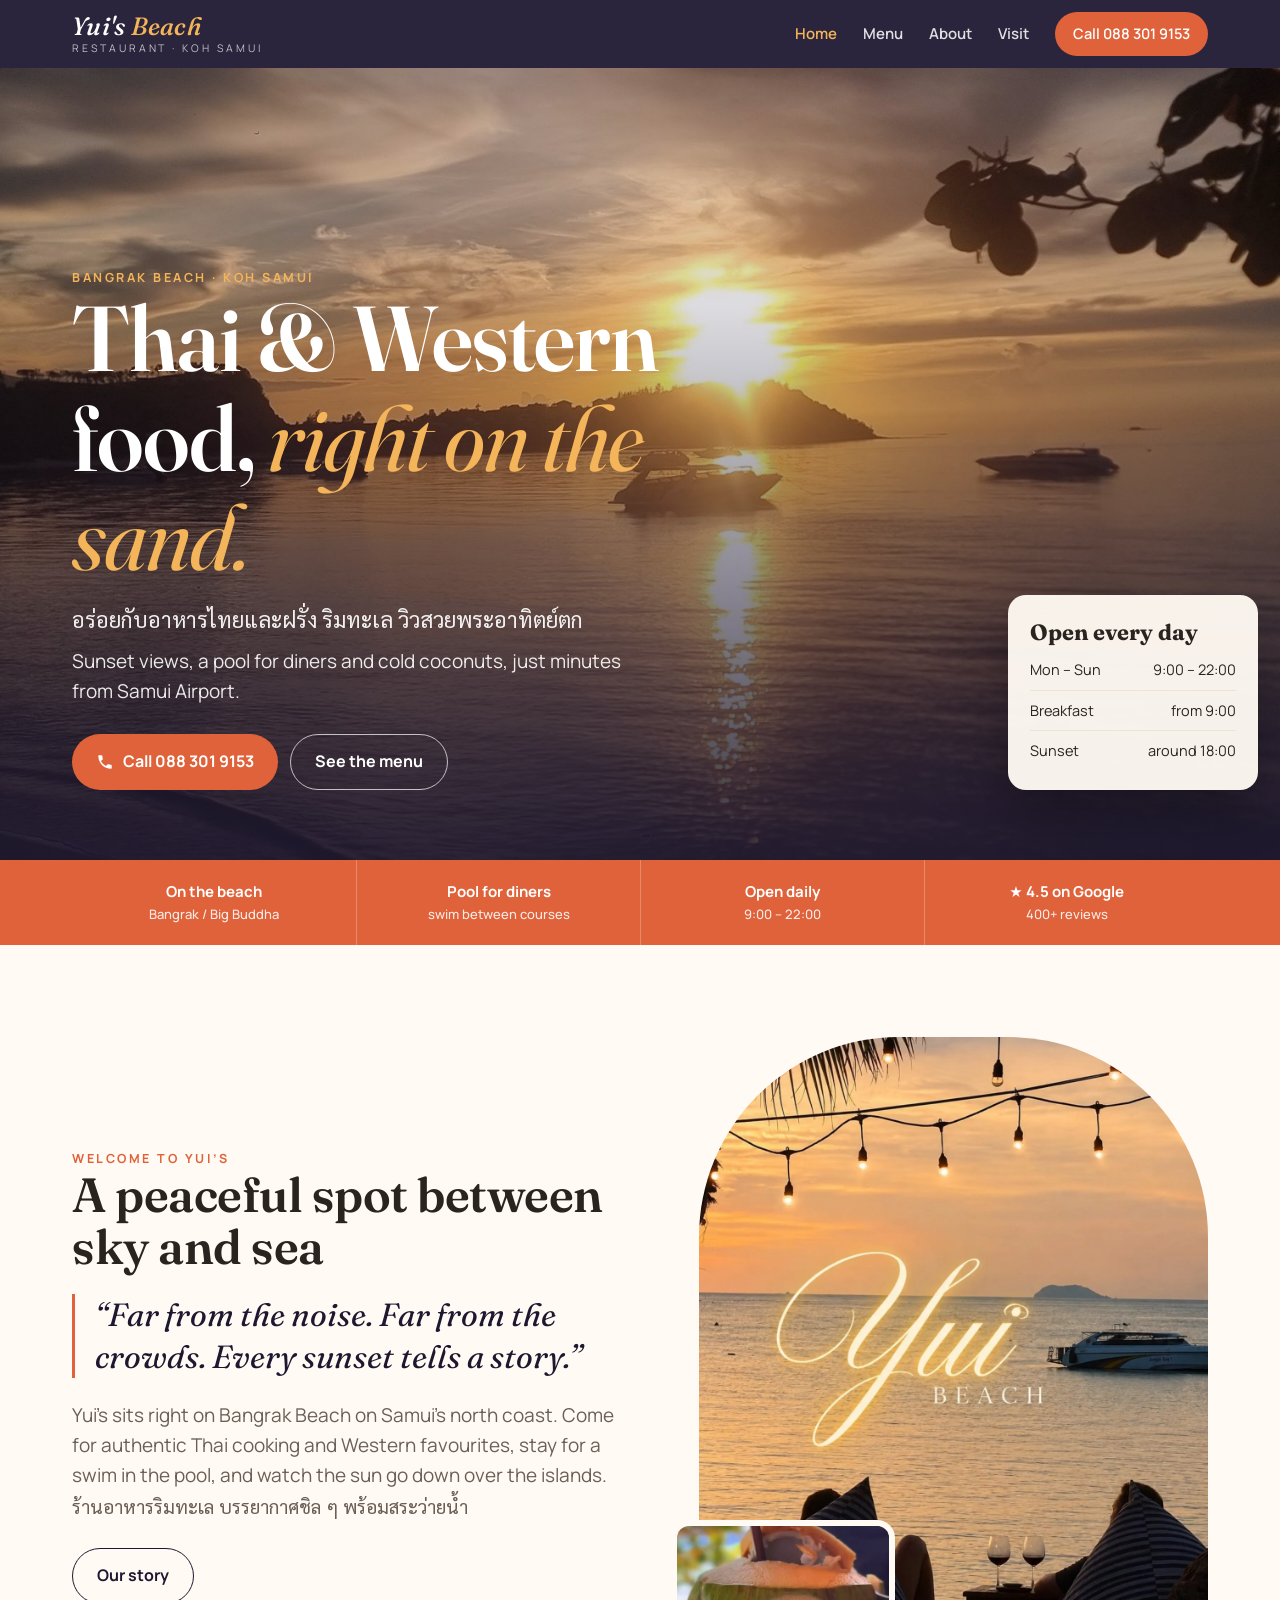
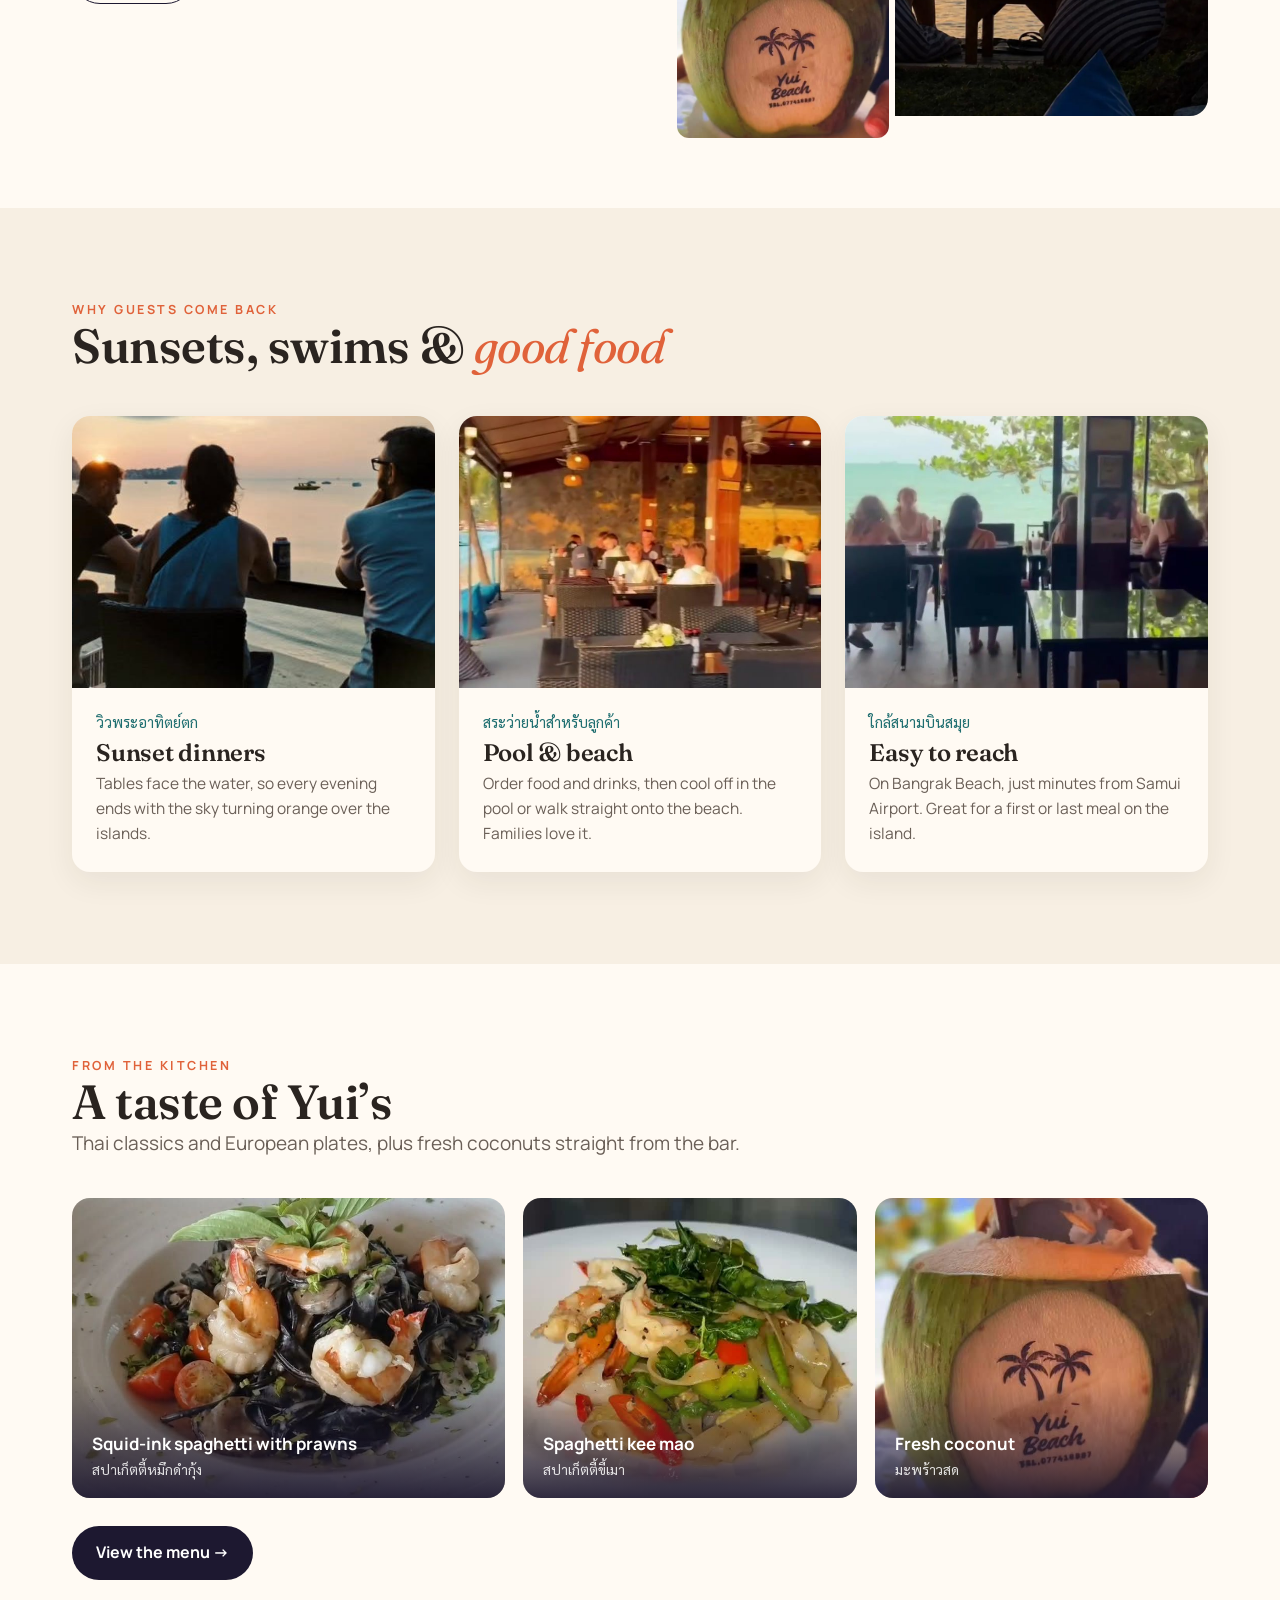
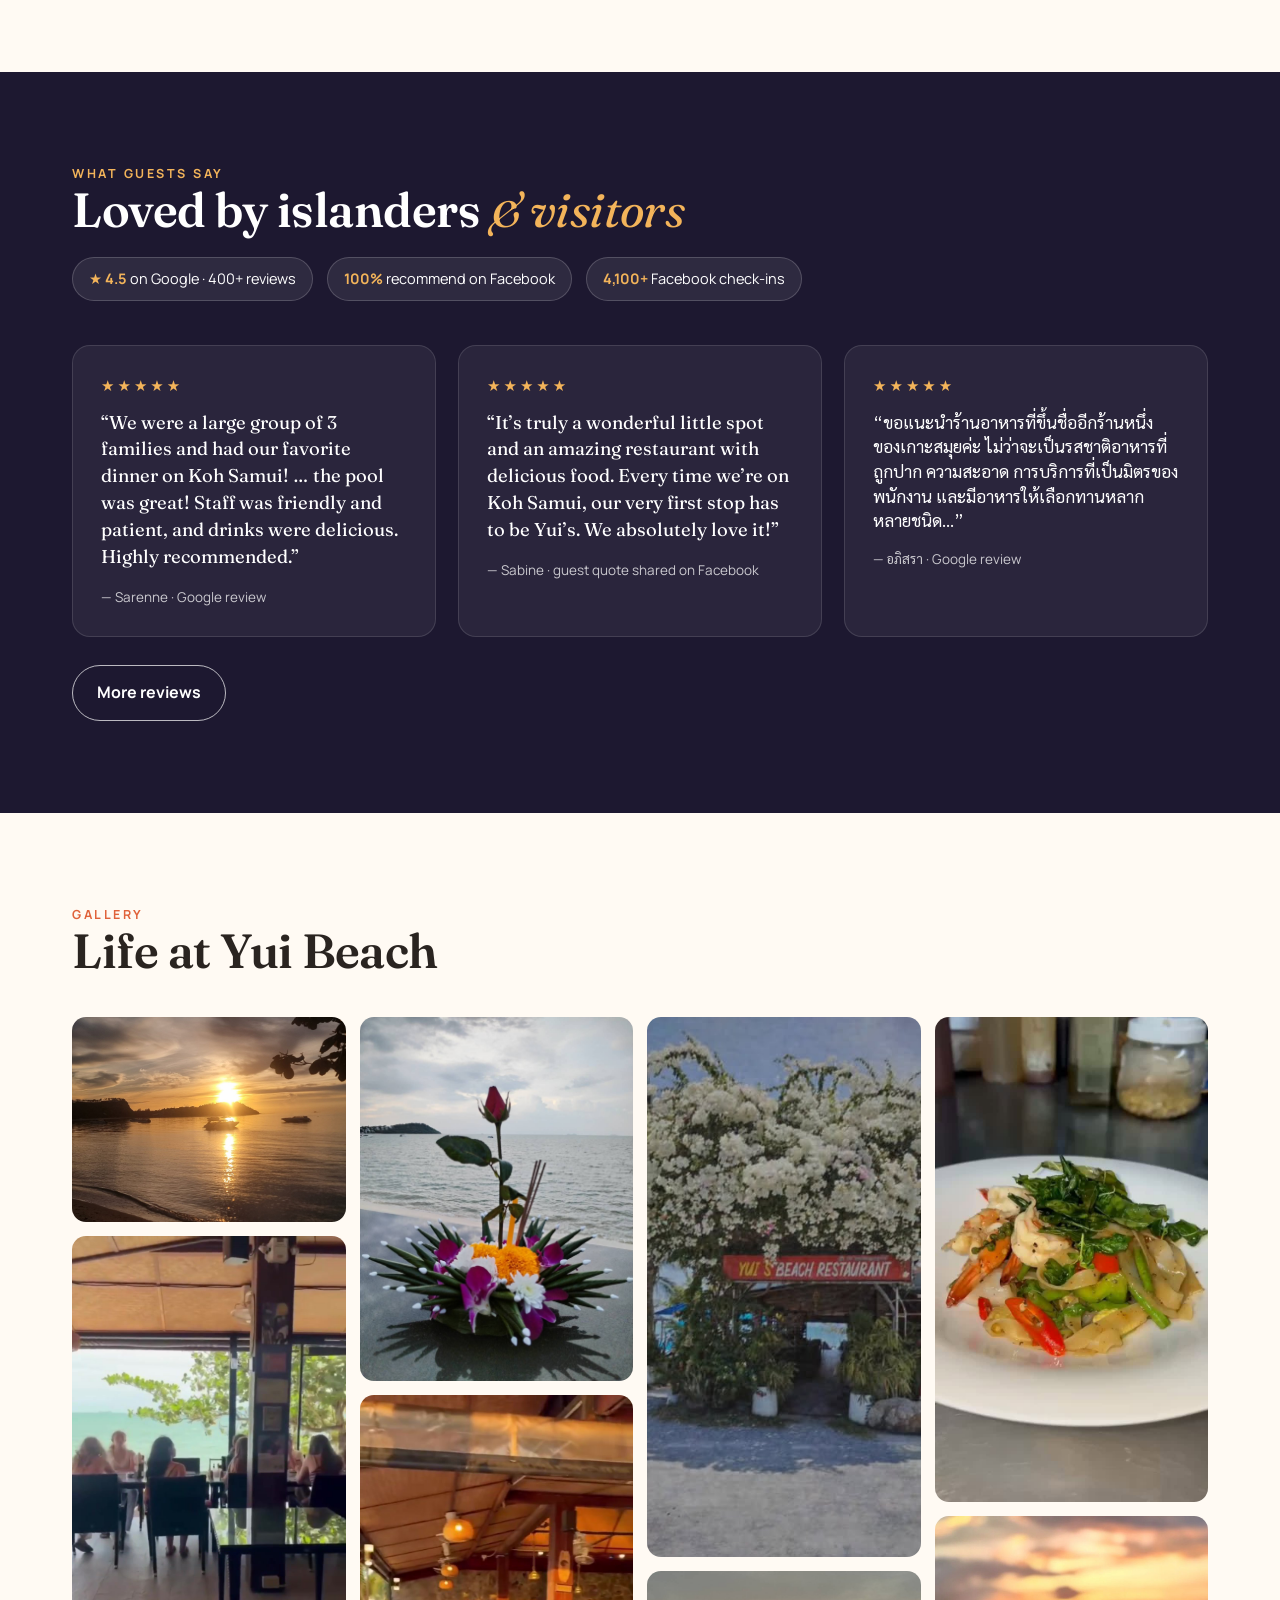
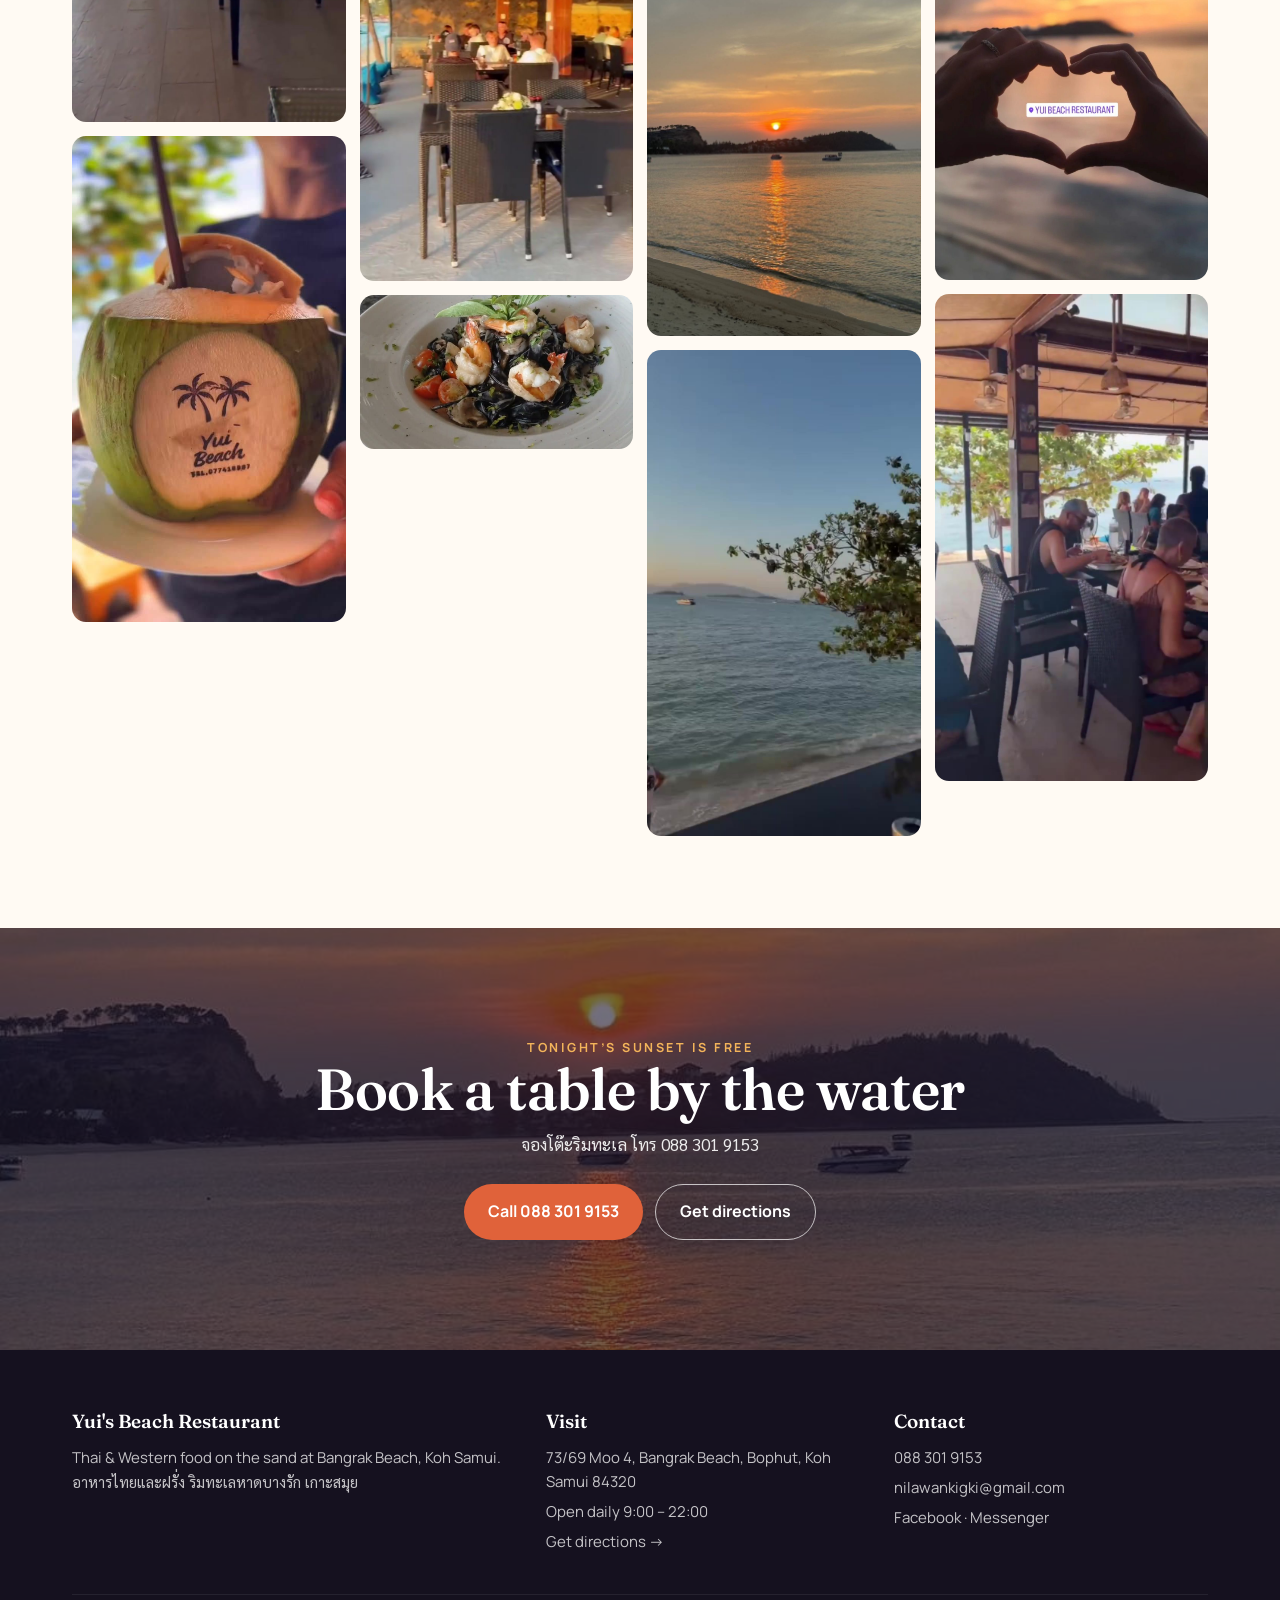
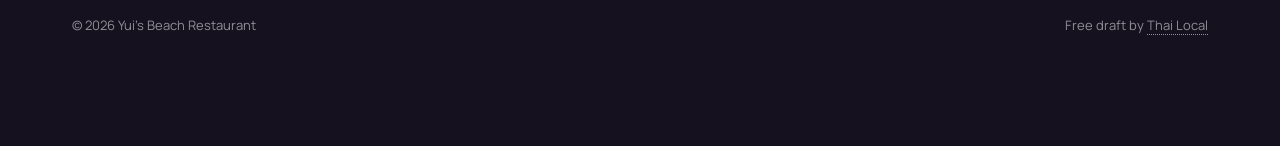
==== index.html @ 4c0f0c8e "Yui's Beach Restaurant free draft" ====
<!doctype html>
<html lang="en">
<head>
<meta charset="utf-8">
<meta name="viewport" content="width=device-width,initial-scale=1">
<meta name="robots" content="noindex,nofollow">
<title>Yui's Beach Restaurant · Thai & Western food on Bangrak Beach, Koh Samui</title>
<meta name="description" content="Beachfront Thai and Western restaurant on Bangrak Beach, Koh Samui. Sunset views, a pool for diners and fresh coconuts, minutes from Samui Airport. Open daily 9:00–22:00.">
<meta property="og:title" content="Yui's Beach Restaurant · Thai & Western food on Bangrak Beach, Koh Samui">
<meta property="og:description" content="Beachfront Thai and Western restaurant on Bangrak Beach, Koh Samui. Sunset views, a pool for diners and fresh coconuts, minutes from Samui Airport. Open daily 9:00–22:00.">
<meta property="og:image" content="https://yuibeach.thailocal.online/img/sunset-logo.jpg">
<meta property="og:url" content="https://yuibeach.thailocal.online/">
<meta property="og:type" content="restaurant">
<link rel="preconnect" href="https://fonts.googleapis.com"><link rel="preconnect" href="https://fonts.gstatic.com" crossorigin>
<link href="https://fonts.googleapis.com/css2?family=Fraunces:ital,opsz,wght@0,9..144,400;0,9..144,600;1,9..144,400;1,9..144,500&family=Manrope:wght@400;500;600;700&family=Sarabun:wght@400;500;700&display=swap" rel="stylesheet">
<link rel="stylesheet" href="css/style.css">
<link rel="icon" href="data:image/svg+xml,<svg xmlns='http://www.w3.org/2000/svg' viewBox='0 0 100 100'><text y='.9em' font-size='90'>🌅</text></svg>">
<script type="application/ld+json">{"@context":"https://schema.org","@type":"Restaurant","name":"Yui's Beach Restaurant","telephone":"+66883019153","servesCuisine":["Thai","Seafood","Western"],"address":{"@type":"PostalAddress","streetAddress":"73/69 Moo 4, Bangrak Beach","addressLocality":"Bophut, Koh Samui","addressRegion":"Surat Thani","postalCode":"84320","addressCountry":"TH"},"geo":{"@type":"GeoCoordinates","latitude":9.557736,"longitude":100.054625},"openingHours":"Mo-Su 09:00-22:00","priceRange":"$$"}</script>
</head>
<body>
<header class="nav"><div class="wrap nav-in">
<a class="brand" href="./"><b>Yui's <span>Beach</span></b><small>Restaurant · Koh Samui</small></a>
<button class="burger" aria-label="Menu">☰</button>
<nav class="links"><a href="./" class="on">Home</a><a href="menu.html">Menu</a><a href="about.html">About</a><a href="visit.html">Visit</a><a class="btn btn-ember" href="tel:+66883019153">Call 088 301 9153</a></nav>
</div></header>

<section class="hero" style="padding:0">
<picture><source media="(max-width:760px)" srcset="img/sunset-logo.jpg"><img src="img/sunset-sea.jpg" alt="Sunset over the sea from Yui's Beach Restaurant"></picture>
<div class="wrap hero-in">
<p class="eyebrow" style="color:var(--gold)">Bangrak Beach · Koh Samui</p>
<h1>Thai &amp; Western food, <em>right on the sand.</em></h1>
<p class="th-line">อร่อยกับอาหารไทยและฝรั่ง ริมทะเล วิวสวยพระอาทิตย์ตก</p>
<p class="sub">Sunset views, a pool for diners and cold coconuts, just minutes from Samui Airport.</p>
<div class="ctas"><a class="btn btn-ember" href="tel:+66883019153"><svg width="18" height="18" viewBox="0 0 24 24" fill="currentColor"><path d="M6.6 10.8a15.1 15.1 0 0 0 6.6 6.6l2.2-2.2c.3-.3.7-.4 1-.2 1.1.4 2.3.6 3.6.6.6 0 1 .4 1 1V20c0 .6-.4 1-1 1A17 17 0 0 1 3 4c0-.6.4-1 1-1h3.5c.6 0 1 .4 1 1 0 1.3.2 2.5.6 3.6.1.3 0 .7-.2 1l-2.3 2.2z"/></svg> Call 088 301 9153</a><a class="btn btn-ghost" href="menu.html">See the menu</a></div>
</div>
<aside class="hero-card"><b>Open every day</b><div class="row"><span>Mon – Sun</span><span>9:00 – 22:00</span></div><div class="row"><span>Breakfast</span><span>from 9:00</span></div><div class="row"><span>Sunset</span><span>around 18:00</span></div></aside>
</section>
<div class="facts"><div class="wrap"><ul>
<li>On the beach<span>Bangrak / Big Buddha</span></li>
<li>Pool for diners<span>swim between courses</span></li>
<li>Open daily<span>9:00 – 22:00</span></li>
<li>★ 4.5 on Google<span>400+ reviews</span></li>
</ul></div></div>

<section><div class="wrap split">
<div>
<p class="eyebrow">Welcome to Yui’s</p>
<h2>A peaceful spot between sky and sea</h2>
<p class="quote-big">“Far from the noise. Far from the crowds. Every sunset tells a story.”</p>
<p class="lead">Yui’s sits right on Bangrak Beach on Samui’s north coast. Come for authentic Thai cooking and Western favourites, stay for a swim in the pool, and watch the sun go down over the islands. <span class="th">ร้านอาหารริมทะเล บรรยากาศชิล ๆ พร้อมสระว่ายน้ำ</span></p>
<p style="margin-top:26px"><a class="btn btn-line" href="about.html">Our story</a></p>
</div>
<div class="split-media"><img class="main" src="img/sunset-logo.jpg" alt="Yui Beach at sunset"><img class="inset" src="img/coconut.jpg" alt="Fresh coconut with the Yui Beach stamp" loading="lazy"></div>
</div></section>

<section class="bg-sand"><div class="wrap">
<p class="eyebrow">Why guests come back</p>
<h2>Sunsets, swims &amp; <em style="color:var(--ember)">good food</em></h2>
<div class="cards">
<div class="card"><img src="img/sunset-dinner.jpg" alt="Guests watching the sunset" loading="lazy"><div><span class="th">วิวพระอาทิตย์ตก</span><h3>Sunset dinners</h3><p>Tables face the water, so every evening ends with the sky turning orange over the islands.</p></div></div>
<div class="card"><img src="img/golden-hour-room.jpg" alt="Dining room next to the pool" loading="lazy"><div><span class="th">สระว่ายน้ำสำหรับลูกค้า</span><h3>Pool &amp; beach</h3><p>Order food and drinks, then cool off in the pool or walk straight onto the beach. Families love it.</p></div></div>
<div class="card"><img src="img/dining-seaview.jpg" alt="Open-air dining room with sea view" loading="lazy"><div><span class="th">ใกล้สนามบินสมุย</span><h3>Easy to reach</h3><p>On Bangrak Beach, just minutes from Samui Airport. Great for a first or last meal on the island.</p></div></div>
</div></div></section>

<section><div class="wrap">
<p class="eyebrow">From the kitchen</p>
<h2>A taste of Yui’s</h2>
<p class="lead">Thai classics and European plates, plus fresh coconuts straight from the bar.</p>
<div class="dishes">
<figure><img src="img/squid-ink-pasta.jpg" alt="Squid-ink spaghetti with prawns" loading="lazy"><figcaption>Squid-ink spaghetti with prawns<span>สปาเก็ตตี้หมึกดำกุ้ง</span></figcaption></figure>
<figure><img src="img/kee-mao-prawns.jpg" alt="Spaghetti kee mao with prawns" loading="lazy"><figcaption>Spaghetti kee mao<span>สปาเก็ตตี้ขี้เมา</span></figcaption></figure>
<figure><img src="img/coconut.jpg" alt="Fresh coconut" loading="lazy"><figcaption>Fresh coconut<span>มะพร้าวสด</span></figcaption></figure>
</div>
<p style="margin-top:28px"><a class="btn btn-dark" href="menu.html">View the menu →</a></p>
</div></section>

<section class="bg-dusk"><div class="wrap">
<p class="eyebrow" style="color:var(--gold)">What guests say</p>
<h2>Loved by islanders <em>&amp; visitors</em></h2>
<div class="rating-row"><span class="pill"><b>★ 4.5</b> on Google · 400+ reviews</span><span class="pill"><b>100%</b> recommend on Facebook</span><span class="pill"><b>4,100+</b> Facebook check-ins</span></div>
<div class="reviews"><article class="review"><div class="stars">★★★★★</div><p>“We were a large group of 3 families and had our favorite dinner on Koh Samui! … the pool was great! Staff was friendly and patient, and drinks were delicious. Highly recommended.”</p><footer>— Sarenne · Google review</footer></article><article class="review"><div class="stars">★★★★★</div><p>“It’s truly a wonderful little spot and an amazing restaurant with delicious food. Every time we’re on Koh Samui, our very first stop has to be Yui’s. We absolutely love it!”</p><footer>— Sabine · guest quote shared on Facebook</footer></article><article class="review"><div class="stars">★★★★★</div><p class="th">“ขอแนะนำร้านอาหารที่ขึ้นชื่ออีกร้านหนึ่งของเกาะสมุยค่ะ ไม่ว่าจะเป็นรสชาติอาหารที่ถูกปาก ความสะอาด การบริการที่เป็นมิตรของพนักงาน และมีอาหารให้เลือกทานหลากหลายชนิด…”</p><footer>— อภิสรา · Google review</footer></article></div>
<p style="margin-top:28px"><a class="btn btn-ghost" href="about.html#reviews">More reviews</a></p>
</div></section>

<section><div class="wrap">
<p class="eyebrow">Gallery</p>
<h2>Life at Yui Beach</h2>
<div class="gallery"><a href="img/sunset-sea.jpg"><img src="img/sunset-sea.jpg" alt="Sunset over the sea at Bangrak" loading="lazy"></a><a href="img/dining-seaview.jpg"><img src="img/dining-seaview.jpg" alt="Open-air dining room looking out to sea" loading="lazy"></a><a href="img/coconut.jpg"><img src="img/coconut.jpg" alt="Fresh coconut with the Yui Beach stamp" loading="lazy"></a><a href="img/krathong.jpg"><img src="img/krathong.jpg" alt="Loy Krathong on the beach" loading="lazy"></a><a href="img/golden-hour-room.jpg"><img src="img/golden-hour-room.jpg" alt="The dining room at golden hour" loading="lazy"></a><a href="img/squid-ink-pasta.jpg"><img src="img/squid-ink-pasta.jpg" alt="Squid-ink spaghetti with prawns" loading="lazy"></a><a href="img/entrance-tree.jpg"><img src="img/entrance-tree.jpg" alt="The flower-covered entrance" loading="lazy"></a><a href="img/sunset-beach.jpg"><img src="img/sunset-beach.jpg" alt="Evening sun on the water" loading="lazy"></a><a href="img/deck-sea.jpg"><img src="img/deck-sea.jpg" alt="The view from the deck" loading="lazy"></a><a href="img/kee-mao-prawns.jpg"><img src="img/kee-mao-prawns.jpg" alt="Spaghetti kee mao with prawns" loading="lazy"></a><a href="img/heart-sunset.jpg"><img src="img/heart-sunset.jpg" alt="Sunset at Yui Beach" loading="lazy"></a><a href="img/dining-busy.jpg"><img src="img/dining-busy.jpg" alt="Dinner service" loading="lazy"></a></div><div class="lb"><button aria-label="Close">×</button><img alt=""></div>
</div></section>
<section class="cta-band"><img src="img/sunset-beach.jpg" alt="" loading="lazy"><div class="wrap">
<p class="eyebrow" style="color:var(--gold)">Tonight’s sunset is free</p>
<h2>Book a table by the water</h2><p class="th" style="margin-top:10px;opacity:.9">จองโต๊ะริมทะเล โทร 088 301 9153</p>
<div class="ctas"><a class="btn btn-ember" href="tel:+66883019153">Call 088 301 9153</a><a class="btn btn-ghost" href="https://www.google.com/maps/dir/?api=1&destination=9.557736,100.054625" target="_blank" rel="noopener">Get directions</a></div>
</div></section>
<footer class="site"><div class="wrap">
<div class="foot">
<div><h4>Yui's Beach Restaurant</h4><p>Thai &amp; Western food on the sand at Bangrak Beach, Koh Samui.<br><span class="th">อาหารไทยและฝรั่ง ริมทะเลหาดบางรัก เกาะสมุย</span></p></div>
<div><h4>Visit</h4><ul><li>73/69 Moo 4, Bangrak Beach, Bophut, Koh Samui 84320</li><li>Open daily 9:00 – 22:00</li><li><a href="https://www.google.com/maps/dir/?api=1&destination=9.557736,100.054625" target="_blank" rel="noopener">Get directions →</a></li></ul></div>
<div><h4>Contact</h4><ul><li><a href="tel:+66883019153">088 301 9153</a></li><li><a href="mailto:nilawankigki@gmail.com">nilawankigki@gmail.com</a></li><li><a href="https://www.facebook.com/Yuibeach" target="_blank" rel="noopener">Facebook</a> · <a href="https://m.me/Yuibeach" target="_blank" rel="noopener">Messenger</a></li></ul></div>
</div>
<div class="foot-bottom"><span>© 2026 Yui's Beach Restaurant</span><span class="draft-credit">Free draft by <a href="https://thailocal.online" target="_blank" rel="noopener">Thai Local</a></span></div>
</div></footer>
<nav class="mbar" aria-label="Quick contact">
<a class="call" href="tel:+66883019153"><svg viewBox="0 0 24 24" fill="currentColor"><path d="M6.6 10.8a15.1 15.1 0 0 0 6.6 6.6l2.2-2.2c.3-.3.7-.4 1-.2 1.1.4 2.3.6 3.6.6.6 0 1 .4 1 1V20c0 .6-.4 1-1 1A17 17 0 0 1 3 4c0-.6.4-1 1-1h3.5c.6 0 1 .4 1 1 0 1.3.2 2.5.6 3.6.1.3 0 .7-.2 1l-2.3 2.2z"/></svg>Call 088 301 9153</a>
<a href="https://www.google.com/maps/dir/?api=1&destination=9.557736,100.054625" target="_blank" rel="noopener"><svg viewBox="0 0 24 24" fill="currentColor"><path d="M12 2a7 7 0 0 0-7 7c0 5.2 7 13 7 13s7-7.8 7-13a7 7 0 0 0-7-7zm0 9.5A2.5 2.5 0 1 1 12 6.5a2.5 2.5 0 0 1 0 5z"/></svg>Directions</a>
<a href="https://m.me/Yuibeach" target="_blank" rel="noopener"><svg viewBox="0 0 24 24" fill="currentColor"><path d="M12 2C6.4 2 2 6.1 2 11.3c0 2.9 1.4 5.5 3.7 7.2V22l3.4-1.9c.9.3 1.9.4 2.9.4 5.6 0 10-4.1 10-9.3S17.6 2 12 2zm1 12.4-2.5-2.7-5 2.7 5.5-5.8 2.6 2.7 4.9-2.7-5.5 5.8z"/></svg>Message</a>
</nav>
<script src="js/main.js"></script>
</body></html>
---- css/style.css ----
:root{
  --dusk:#1d1830; --dusk-2:#2b2342; --ember:#e0623a; --ember-d:#c24f2a; --gold:#f3b45a;
  --sand:#f7efe3; --sand-2:#efe2cf; --shell:#fffaf3; --lagoon:#1f6e70; --ink:#2a2420; --ink-soft:#6a5f57;
  --serif:"Fraunces",Georgia,serif; --sans:"Manrope","Sarabun",system-ui,sans-serif; --thai:"Sarabun","Manrope",sans-serif;
  --r:18px; --max:1180px;
}
*{box-sizing:border-box;margin:0;padding:0}
html{scroll-behavior:smooth}
body{font-family:var(--sans);color:var(--ink);background:var(--shell);line-height:1.6;font-size:17px;-webkit-font-smoothing:antialiased}
img{max-width:100%;display:block}
a{color:inherit}
.th{font-family:var(--thai)}
.wrap{max-width:var(--max);margin:0 auto;padding:0 22px}
h1,h2,h3{font-family:var(--serif);font-weight:600;line-height:1.08;letter-spacing:-.01em}
h1 em,h2 em{font-style:italic;font-weight:400;color:var(--gold)}
h2{font-size:clamp(30px,4.4vw,48px)}
.eyebrow{text-transform:uppercase;letter-spacing:.2em;font-size:12.5px;font-weight:700;color:var(--ember)}
.lead{font-size:19px;color:var(--ink-soft);max-width:60ch}
.btn{display:inline-flex;align-items:center;gap:9px;padding:14px 24px;border-radius:999px;font-weight:700;text-decoration:none;font-size:16px;transition:transform .15s,background .15s}
.btn:hover{transform:translateY(-2px)}
.btn-ember{background:var(--ember);color:#fff}.btn-ember:hover{background:var(--ember-d)}
.btn-ghost{border:1.5px solid rgba(255,255,255,.7);color:#fff}
.btn-dark{background:var(--dusk);color:#fff}
.btn-line{border:1.5px solid var(--dusk);color:var(--dusk)}
/* nav */
.nav{position:sticky;top:0;z-index:50;background:rgba(29,24,48,.94);backdrop-filter:blur(10px);color:#fff}
.nav-in{display:flex;align-items:center;justify-content:space-between;height:68px}
.brand{text-decoration:none;display:flex;flex-direction:column;line-height:1}
.brand b{font-family:var(--serif);font-size:25px;font-style:italic;font-weight:500;letter-spacing:.01em}
.brand b span{color:var(--gold)}
.brand small{font-size:10.5px;letter-spacing:.28em;text-transform:uppercase;opacity:.7;margin-top:4px}
.links{display:flex;gap:26px;align-items:center}
.links a{text-decoration:none;font-weight:600;font-size:15px;opacity:.85}
.links a:hover,.links a.on{opacity:1;color:var(--gold)}
.links .btn{padding:10px 18px;font-size:14.5px;opacity:1;color:#fff}
.burger{display:none;background:none;border:0;color:#fff;font-size:26px;cursor:pointer}
@media(max-width:860px){
  .burger{display:block}
  .links{display:none;position:absolute;top:68px;left:0;right:0;flex-direction:column;background:var(--dusk);padding:18px 22px 26px;gap:16px;align-items:flex-start}
  .links.open{display:flex}
}
/* home hero */
.hero{position:relative;min-height:88vh;color:#fff;display:flex;align-items:flex-end;overflow:hidden;background:var(--dusk)}
.hero picture img{position:absolute;inset:0;width:100%;height:100%;object-fit:cover}
.hero::after{content:"";position:absolute;inset:0;background:linear-gradient(180deg,rgba(29,24,48,.15) 30%,rgba(29,24,48,.88) 100%)}
.hero-in{position:relative;z-index:2;padding-bottom:70px;width:100%}
.hero h1{font-size:clamp(42px,7.2vw,92px);max-width:13ch}
.hero .th-line{font-family:var(--thai);font-size:clamp(17px,2.2vw,22px);opacity:.92;margin:16px 0 8px}
.hero p.sub{font-size:19px;max-width:46ch;opacity:.9}
.hero .ctas{display:flex;flex-wrap:wrap;gap:12px;margin-top:28px}
.hero-card{position:absolute;right:22px;bottom:70px;z-index:3;background:rgba(255,250,243,.96);color:var(--ink);border-radius:var(--r);padding:20px 22px;width:250px;box-shadow:0 20px 50px rgba(0,0,0,.3)}
.hero-card b{font-family:var(--serif);font-size:22px;display:block}
.hero-card .row{display:flex;justify-content:space-between;font-size:14.5px;border-top:1px solid var(--sand-2);padding:8px 0}
.hero-card .row:first-of-type{border-top:0}
@media(max-width:980px){.hero-card{display:none}}
/* facts strip */
.facts{background:var(--ember);color:#fff}
.facts ul{list-style:none;display:grid;grid-template-columns:repeat(4,1fr);gap:0}
.facts li{padding:20px 14px;text-align:center;font-weight:700;font-size:15px;border-left:1px solid rgba(255,255,255,.25)}
.facts li:first-child{border-left:0}
.facts li span{display:block;font-weight:500;font-size:13px;opacity:.88}
@media(max-width:760px){.facts ul{grid-template-columns:1fr 1fr}.facts li:nth-child(3){border-left:0}.facts li{border-top:1px solid rgba(255,255,255,.2)}}
section{padding:92px 0}
@media(max-width:700px){section{padding:64px 0}}
/* intro split */
.split{display:grid;grid-template-columns:1.05fr .95fr;gap:64px;align-items:center}
.split.rev{grid-template-columns:.95fr 1.05fr}
.split.rev .split-media{order:2}
@media(max-width:860px){.split,.split.rev{grid-template-columns:1fr;gap:34px}.split.rev .split-media{order:0}}
.split-media{position:relative}
.split-media .main{border-radius:200px 200px var(--r) var(--r);aspect-ratio:3/4;object-fit:cover;width:100%}
.split-media .inset{position:absolute;width:44%;bottom:-28px;left:-28px;border-radius:var(--r);border:6px solid var(--shell);aspect-ratio:1;object-fit:cover}
@media(max-width:860px){.split-media .inset{left:10px;bottom:-20px}}
.quote-big{font-family:var(--serif);font-style:italic;font-size:clamp(24px,3vw,32px);line-height:1.3;color:var(--dusk);margin:22px 0;border-left:3px solid var(--ember);padding-left:20px}
.cite{font-size:14px;color:var(--ink-soft)}
/* cards */
.bg-sand{background:var(--sand)}
.bg-dusk{background:var(--dusk);color:#fff}
.bg-dusk .lead{color:rgba(255,255,255,.78)}
.cards{display:grid;grid-template-columns:repeat(3,1fr);gap:24px;margin-top:44px}
@media(max-width:860px){.cards{grid-template-columns:1fr}}
.card{background:var(--shell);border-radius:var(--r);overflow:hidden;box-shadow:0 10px 30px rgba(42,36,32,.07)}
.card img{aspect-ratio:4/3;object-fit:cover;width:100%}
.card div{padding:22px 24px 26px}
.card h3{font-size:24px;margin-bottom:6px}
.card p{color:var(--ink-soft);font-size:15.5px}
.card .th{display:block;color:var(--lagoon);font-size:15px;margin-bottom:6px}
/* dishes */
.dishes{display:grid;grid-template-columns:1.3fr 1fr 1fr;gap:18px;margin-top:40px}
.dishes figure{position:relative;border-radius:var(--r);overflow:hidden;min-height:300px}
.dishes img{position:absolute;inset:0;width:100%;height:100%;object-fit:cover}
.dishes figcaption{position:absolute;left:0;right:0;bottom:0;padding:50px 20px 18px;background:linear-gradient(transparent,rgba(29,24,48,.9));color:#fff;font-weight:700}
.dishes figcaption span{display:block;font-family:var(--thai);font-weight:400;opacity:.85;font-size:14px}
@media(max-width:860px){.dishes{grid-template-columns:1fr}.dishes figure{min-height:260px}}
/* reviews */
.rating-row{display:flex;flex-wrap:wrap;gap:14px;margin-top:22px}
.pill{background:rgba(255,255,255,.08);border:1px solid rgba(255,255,255,.18);border-radius:999px;padding:9px 16px;font-size:14.5px}
.bg-sand .pill,.bg-shell .pill{background:#fff;border-color:var(--sand-2)}
.pill b{color:var(--gold)}
.reviews{display:grid;grid-template-columns:repeat(3,1fr);gap:22px;margin-top:44px}
@media(max-width:900px){.reviews{grid-template-columns:1fr}}
.review{background:rgba(255,255,255,.06);border:1px solid rgba(255,255,255,.12);border-radius:var(--r);padding:28px}
.bg-sand .review,.bg-shell .review{background:#fff;border-color:var(--sand-2)}
.review .stars{color:var(--gold);letter-spacing:3px;font-size:15px}
.review p{font-family:var(--serif);font-size:18.5px;line-height:1.45;margin:12px 0 16px}
.review p.th{font-family:var(--thai);font-size:17px}
.review footer{font-size:13.5px;opacity:.75}
/* gallery */
.gallery{columns:4 240px;column-gap:14px;margin-top:40px}
.gallery a{display:block;margin-bottom:14px;border-radius:14px;overflow:hidden;break-inside:avoid}
.gallery img{width:100%;transition:transform .4s}
.gallery a:hover img{transform:scale(1.04)}
.lb{position:fixed;inset:0;background:rgba(15,12,25,.94);display:none;align-items:center;justify-content:center;z-index:100;padding:20px}
.lb.open{display:flex}
.lb img{max-height:88vh;max-width:94vw;border-radius:10px}
.lb button{position:absolute;top:16px;right:18px;background:none;border:0;color:#fff;font-size:36px;cursor:pointer}
/* page hero (inner) */
.phero{background:var(--dusk);color:#fff;padding:0;overflow:hidden}
.phero-in{display:grid;grid-template-columns:1fr 1fr;min-height:430px}
.phero-txt{padding:80px 22px 70px max(22px,calc((100vw - var(--max))/2 + 22px));display:flex;flex-direction:column;justify-content:center}
.phero h1{font-size:clamp(40px,6vw,72px);margin:10px 0 14px}
.phero .th{font-size:19px;opacity:.85}
.phero-img{position:relative}
.phero-img img{position:absolute;inset:0;width:100%;height:100%;object-fit:cover}
.phero-collage{display:grid;grid-template-columns:1fr 1fr;grid-template-rows:1fr 1fr;gap:8px;padding:8px}
.phero-collage img{width:100%;height:100%;object-fit:cover;border-radius:12px}
.phero-collage img:first-child{grid-row:span 2}
@media(max-width:860px){.phero-in{grid-template-columns:1fr}.phero-img{min-height:280px}.phero-txt{padding:56px 22px 40px}.phero-collage{height:340px}}
/* menu */
.menu-grid{display:grid;grid-template-columns:1fr 1fr;gap:34px 54px;margin-top:40px}
@media(max-width:820px){.menu-grid{grid-template-columns:1fr}}
.menu-sec h3{font-size:28px;display:flex;align-items:baseline;gap:12px;border-bottom:2px solid var(--dusk);padding-bottom:10px;margin-bottom:8px}
.menu-sec h3 .th{font-size:16px;color:var(--lagoon);font-weight:500}
.item{display:flex;gap:16px;padding:14px 0;border-bottom:1px dashed var(--sand-2);align-items:flex-start}
.item img{width:78px;height:78px;border-radius:12px;object-fit:cover;flex:none}
.item b{font-size:17px;display:block}
.item .th{color:var(--lagoon);font-size:15px;display:block}
.item small{color:var(--ink-soft);font-size:14px;display:block;margin-top:2px}
.tag{display:inline-block;font-size:11.5px;font-weight:700;letter-spacing:.05em;text-transform:uppercase;background:var(--sand);color:var(--ember-d);border-radius:6px;padding:2px 7px;margin-left:6px;vertical-align:2px}
.note{background:var(--sand);border-radius:var(--r);padding:22px 26px;margin-top:40px;font-size:15.5px;color:var(--ink-soft)}
.note b{color:var(--ink)}
.diet{display:grid;grid-template-columns:repeat(3,1fr);gap:18px;margin-top:30px}
.diet div{background:#fff;border:1px solid var(--sand-2);border-radius:14px;padding:20px}
.diet b{display:block;font-family:var(--serif);font-size:20px;margin-bottom:4px}
@media(max-width:820px){.diet{grid-template-columns:1fr}}
/* about */
.values{display:grid;grid-template-columns:repeat(4,1fr);gap:18px;margin-top:40px}
.values div{border-top:3px solid var(--ember);padding-top:16px}
.values b{font-family:var(--serif);font-size:21px;display:block;margin-bottom:6px}
.values p{color:var(--ink-soft);font-size:15.5px}
@media(max-width:860px){.values{grid-template-columns:1fr 1fr}}
@media(max-width:520px){.values{grid-template-columns:1fr}}
/* visit */
.visit-grid{display:grid;grid-template-columns:1.2fr .8fr;gap:30px;margin-top:10px}
@media(max-width:900px){.visit-grid{grid-template-columns:1fr}}
.map{border-radius:var(--r);overflow:hidden;min-height:430px;border:1px solid var(--sand-2)}
.map iframe{width:100%;height:100%;min-height:430px;border:0;display:block}
.contact{background:var(--dusk);color:#fff;border-radius:var(--r);padding:32px}
.contact h3{font-size:28px;margin-bottom:14px}
.contact dl{display:grid;gap:16px}
.contact dt{font-size:12px;letter-spacing:.18em;text-transform:uppercase;color:var(--gold);font-weight:700}
.contact dd a{text-decoration:none;border-bottom:1px solid rgba(255,255,255,.3)}
.contact .btns{display:flex;flex-direction:column;gap:10px;margin-top:24px}
.contact .btns .btn{justify-content:center}
.hours{width:100%;border-collapse:collapse;margin-top:6px;font-size:15px}
.hours td{padding:3px 0}.hours td:last-child{text-align:right}
.mapband{position:relative;height:340px;border-radius:var(--r);overflow:hidden}
.mapband iframe{width:100%;height:100%;border:0}
/* cta band */
.cta-band{position:relative;color:#fff;text-align:center;padding:110px 0;overflow:hidden}
.cta-band img{position:absolute;inset:0;width:100%;height:100%;object-fit:cover}
.cta-band::after{content:"";position:absolute;inset:0;background:rgba(29,24,48,.62)}
.cta-band .wrap{position:relative;z-index:2}
.cta-band h2{font-size:clamp(34px,5vw,58px)}
.cta-band .ctas{display:flex;justify-content:center;flex-wrap:wrap;gap:12px;margin-top:26px}
/* footer */
footer.site{background:#15111f;color:rgba(255,255,255,.75);padding:56px 0 110px;font-size:15px}
.foot{display:grid;grid-template-columns:1.4fr 1fr 1fr;gap:34px}
@media(max-width:760px){.foot{grid-template-columns:1fr}}
footer.site h4{color:#fff;font-family:var(--serif);font-size:19px;margin-bottom:10px;font-weight:600}
footer.site a{text-decoration:none}footer.site a:hover{color:var(--gold)}
footer.site ul{list-style:none;display:grid;gap:6px}
.foot-bottom{margin-top:40px;padding-top:20px;border-top:1px solid rgba(255,255,255,.1);display:flex;justify-content:space-between;flex-wrap:wrap;gap:10px;font-size:13px;opacity:.7}
.draft-credit a{border-bottom:1px dotted currentColor}
/* mobile call bar */
.mbar{display:none}
@media(max-width:760px){
  .mbar{display:grid;grid-template-columns:1.3fr 1fr 1fr;position:fixed;left:0;right:0;bottom:0;z-index:60;background:var(--dusk);box-shadow:0 -6px 20px rgba(0,0,0,.25)}
  .mbar a{display:flex;flex-direction:column;align-items:center;justify-content:center;gap:2px;padding:10px 4px 12px;color:#fff;text-decoration:none;font-size:12.5px;font-weight:700}
  .mbar a svg{width:21px;height:21px}
  .mbar a.call{background:var(--ember);font-size:14px}
  footer.site{padding-bottom:120px}
}
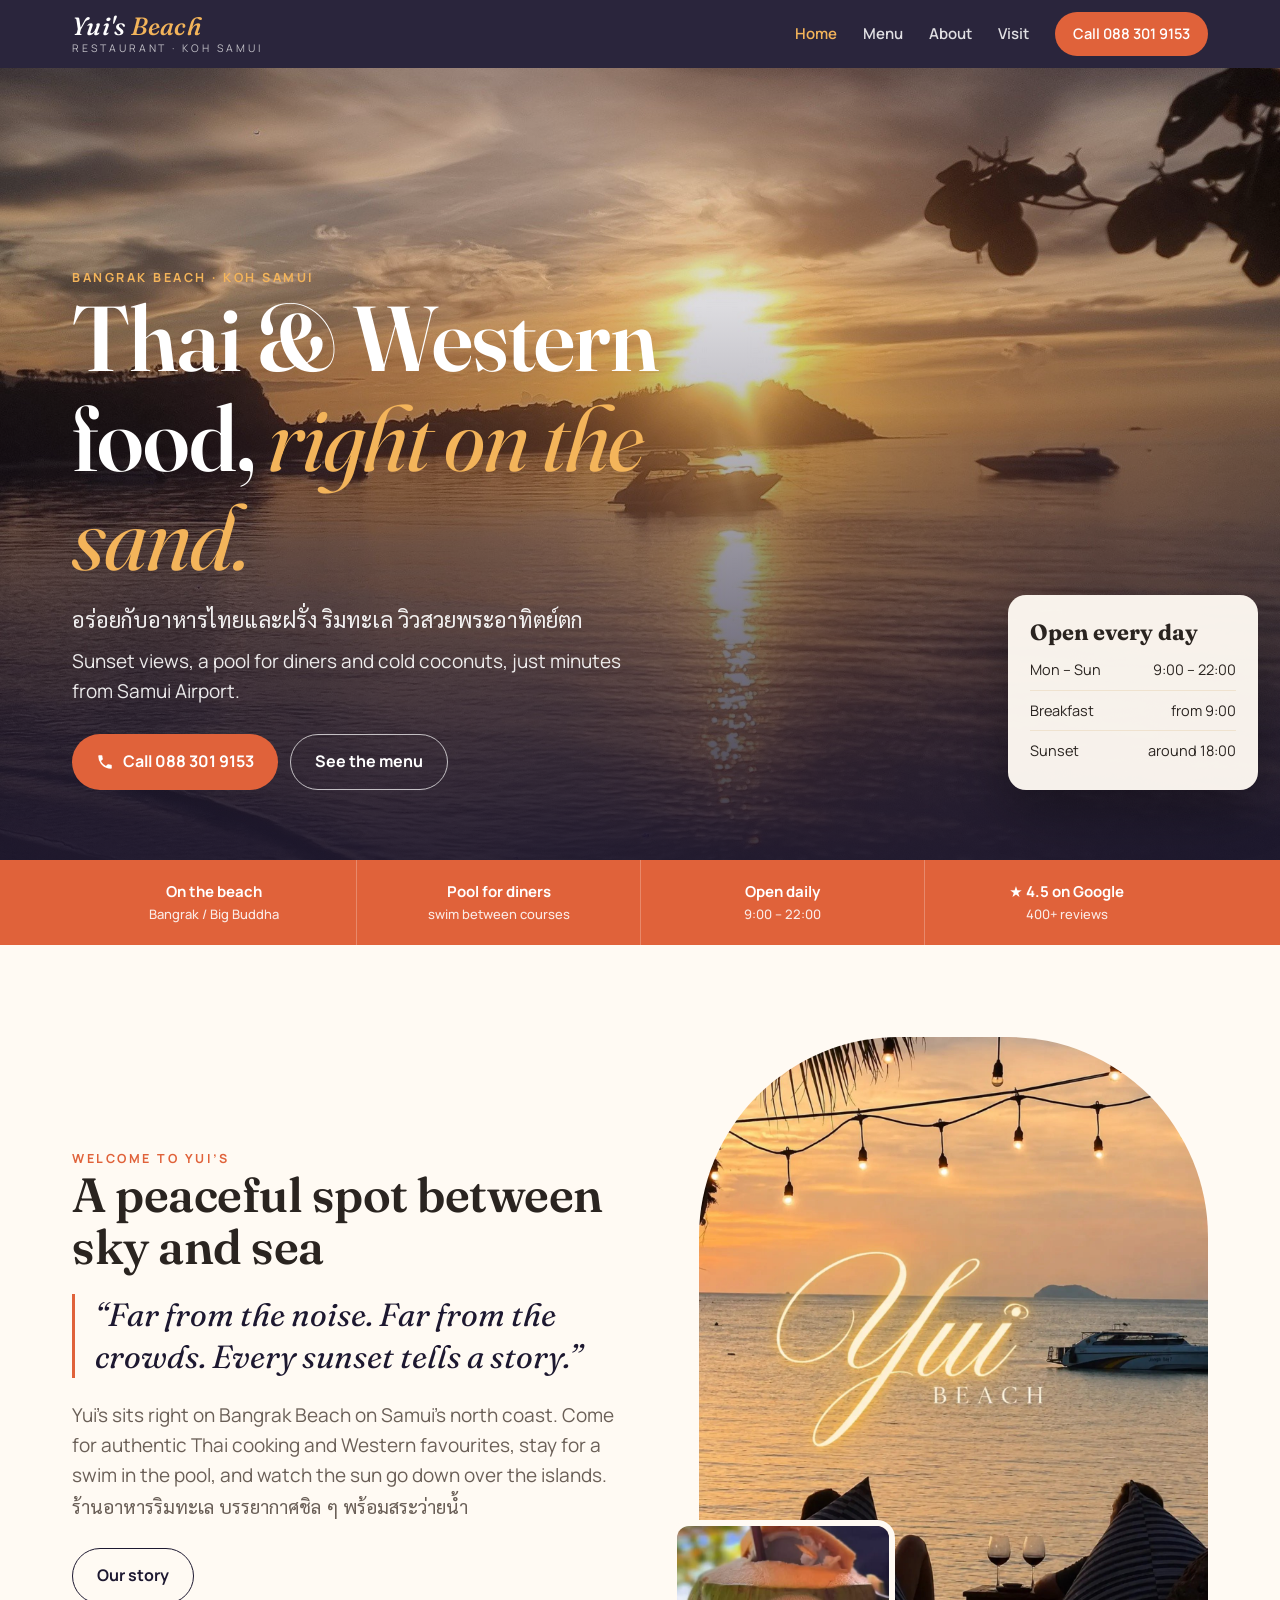
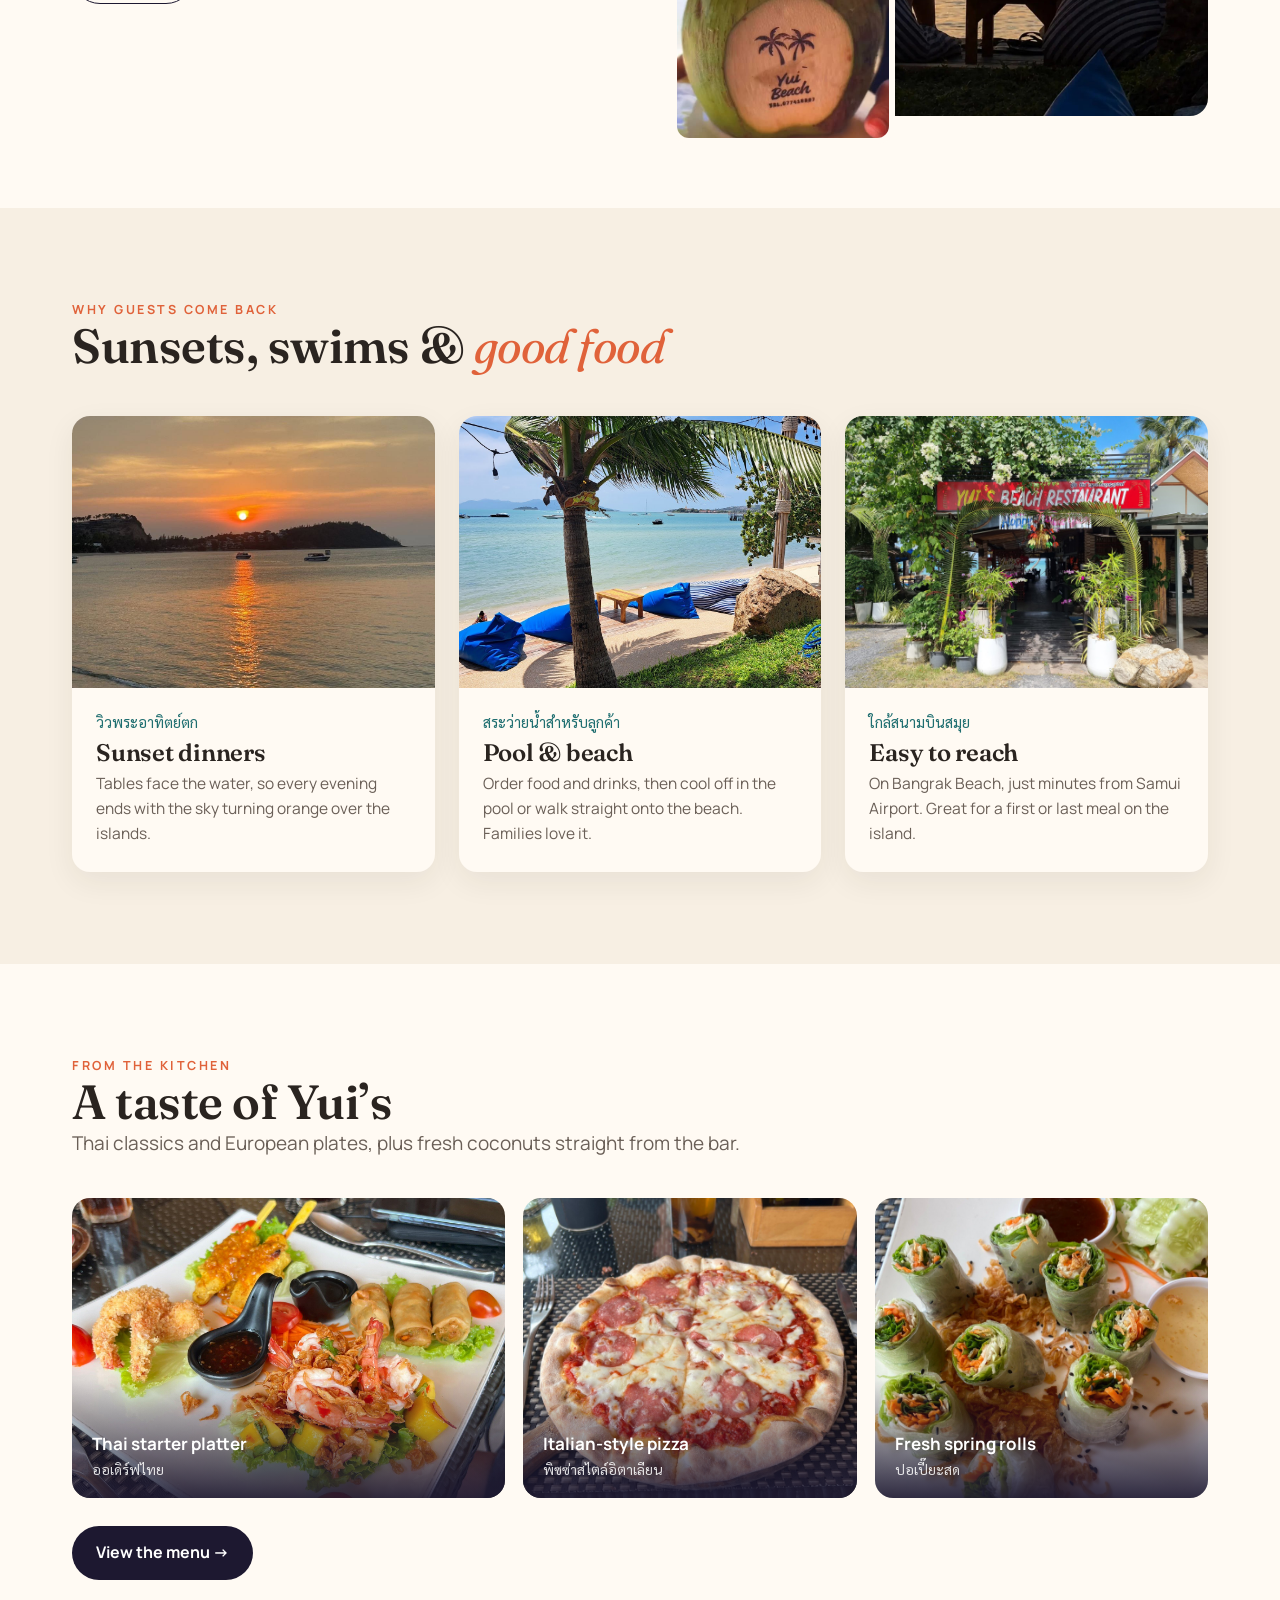
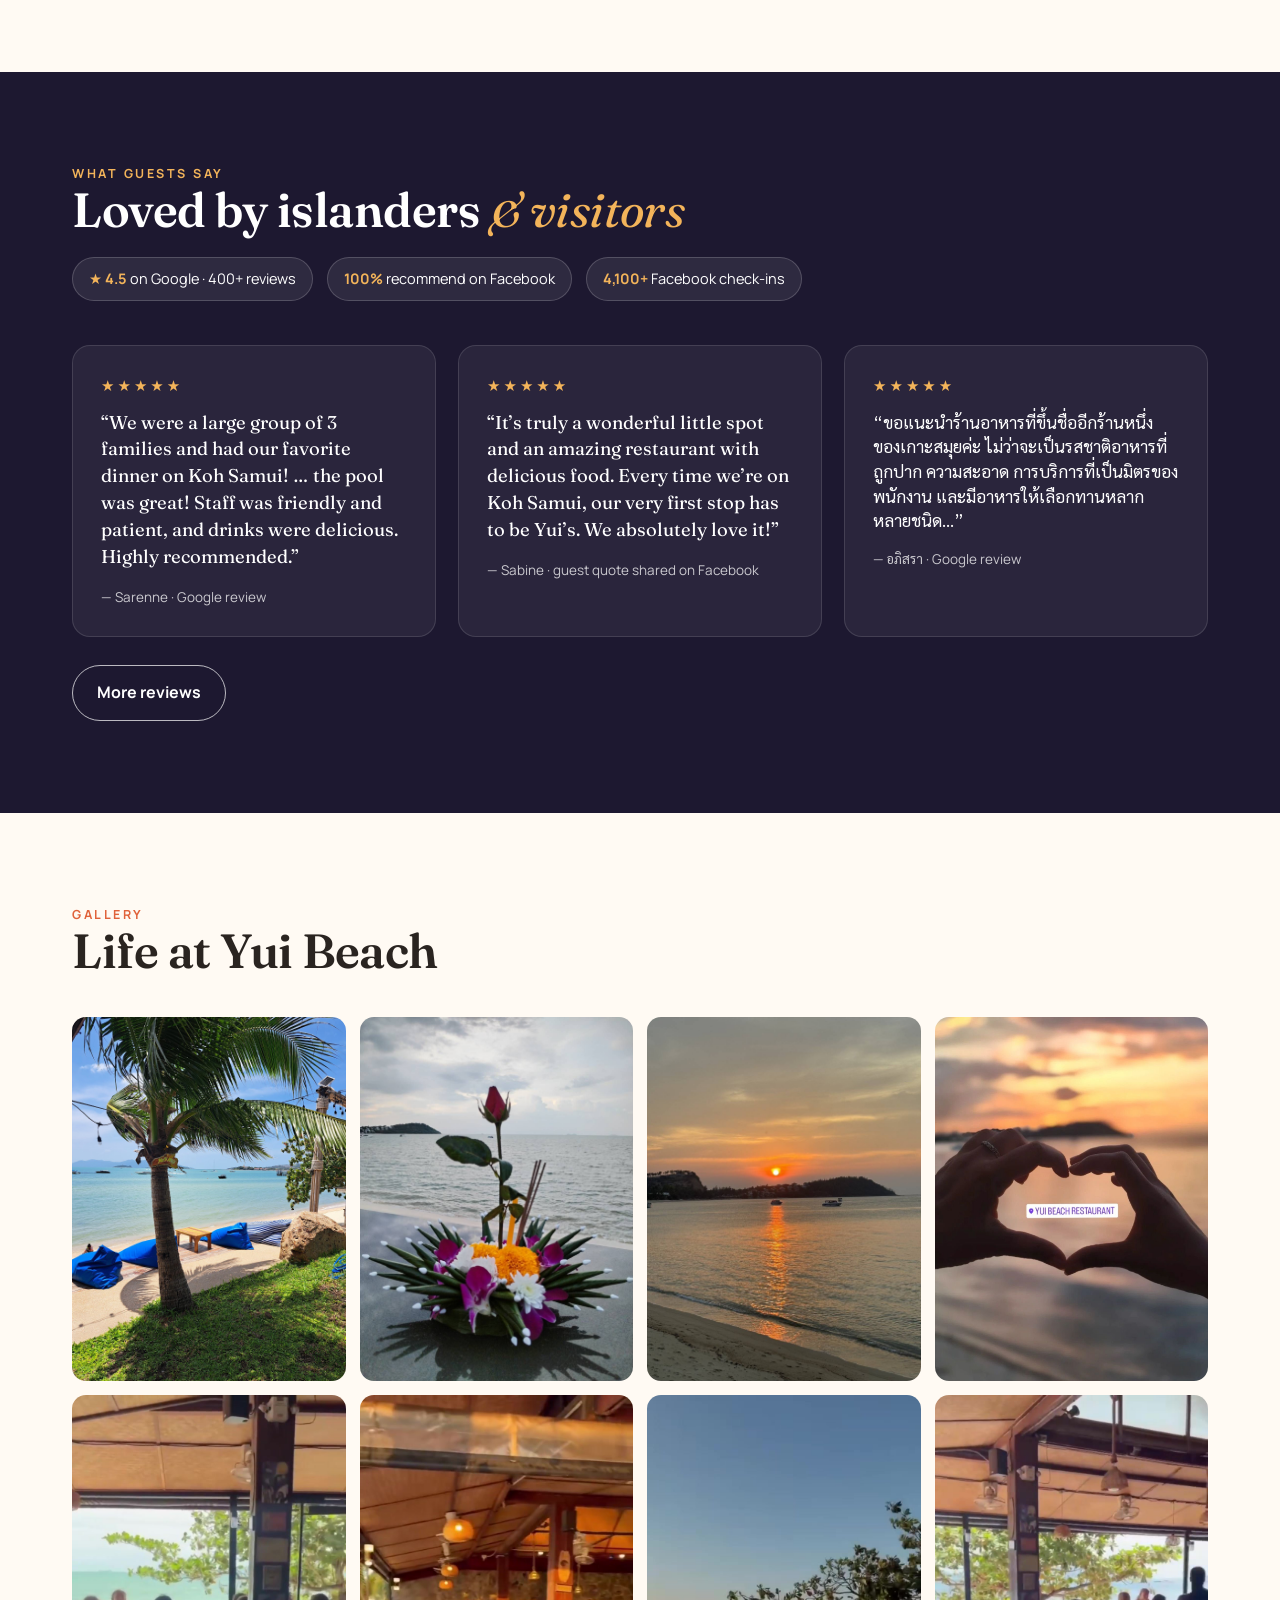
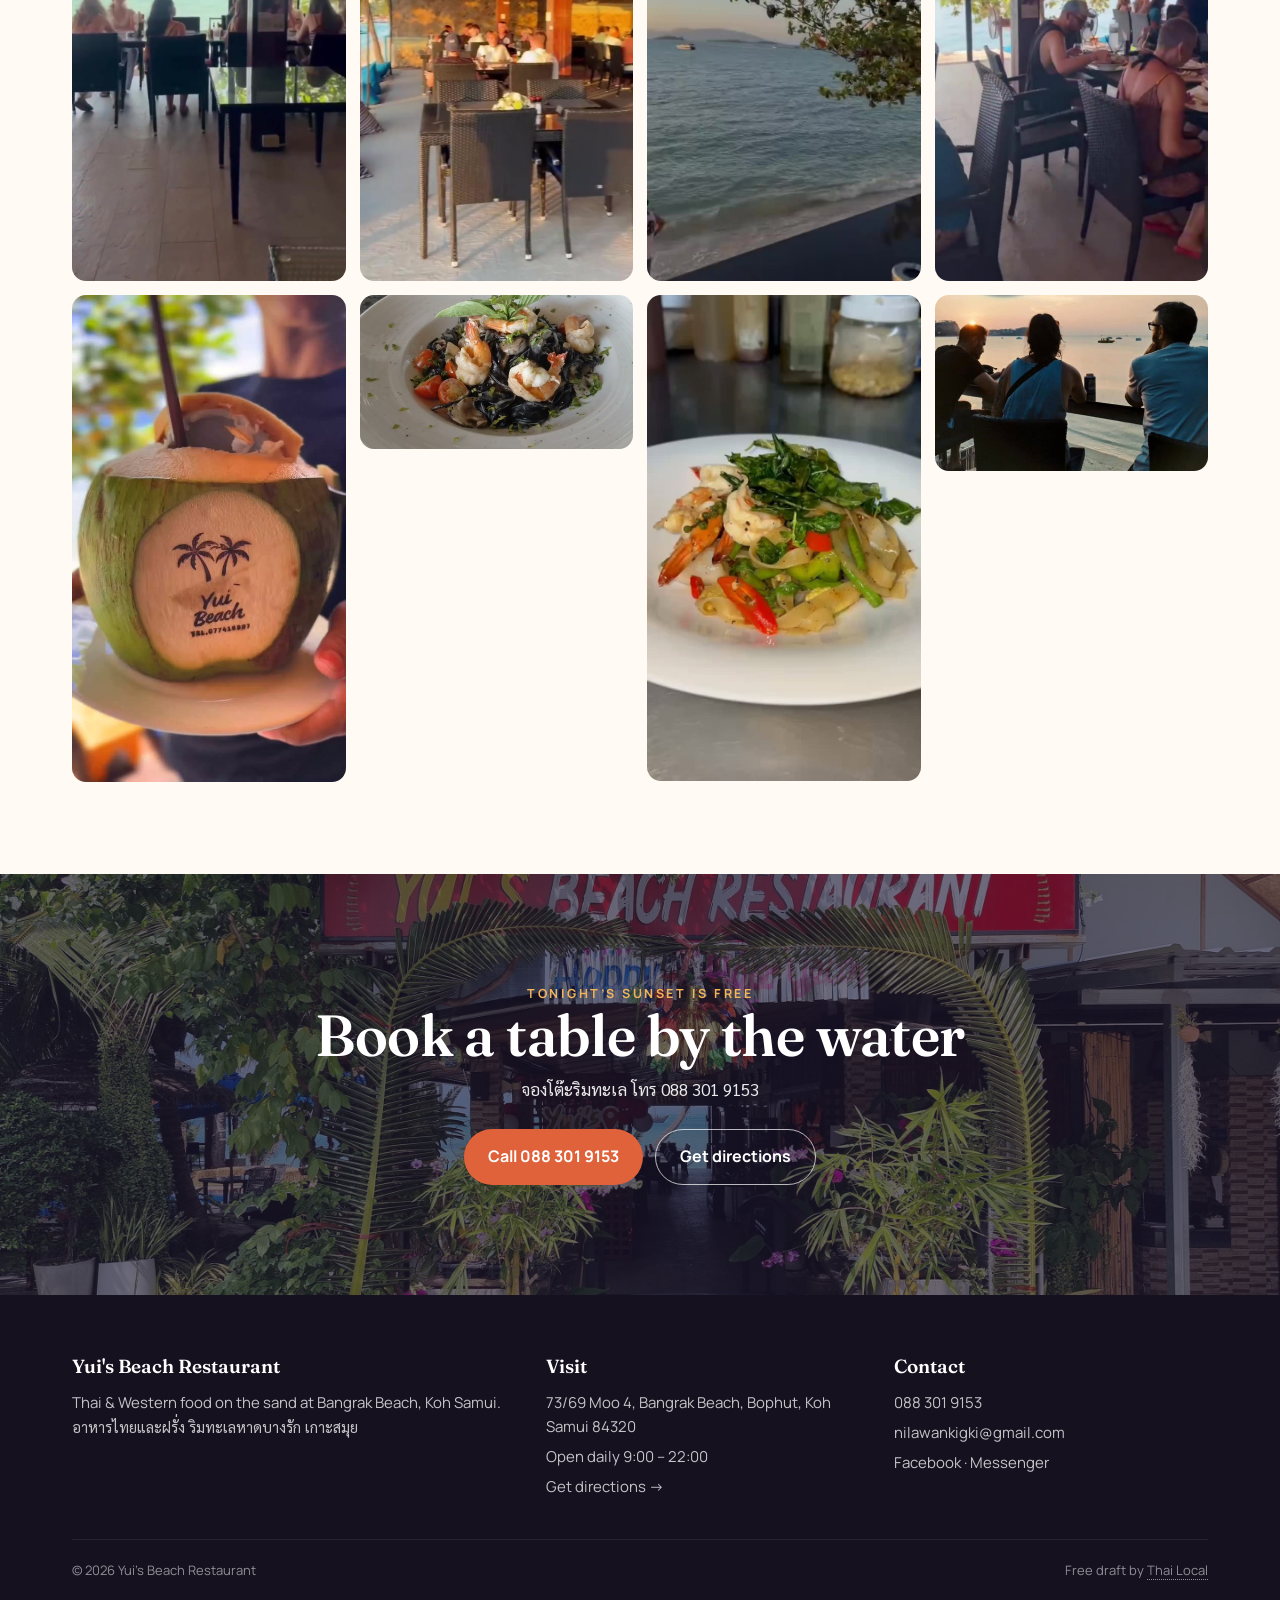
==== commit d582751d: "Sharper photos: full-res FB, Google and TripAdvisor images; low-res frames only as small gallery til" ====
--- a/index.html
+++ b/index.html
@@ -8,12 +8,12 @@
 <meta name="description" content="Beachfront Thai and Western restaurant on Bangrak Beach, Koh Samui. Sunset views, a pool for diners and fresh coconuts, minutes from Samui Airport. Open daily 9:00–22:00.">
 <meta property="og:title" content="Yui's Beach Restaurant · Thai & Western food on Bangrak Beach, Koh Samui">
 <meta property="og:description" content="Beachfront Thai and Western restaurant on Bangrak Beach, Koh Samui. Sunset views, a pool for diners and fresh coconuts, minutes from Samui Airport. Open daily 9:00–22:00.">
-<meta property="og:image" content="https://yuibeach.thailocal.online/img/sunset-logo.jpg">
+<meta property="og:image" content="https://yuibeach.thailocal.online/img2/sunset-logo.jpg">
 <meta property="og:url" content="https://yuibeach.thailocal.online/">
 <meta property="og:type" content="restaurant">
 <link rel="preconnect" href="https://fonts.googleapis.com"><link rel="preconnect" href="https://fonts.gstatic.com" crossorigin>
 <link href="https://fonts.googleapis.com/css2?family=Fraunces:ital,opsz,wght@0,9..144,400;0,9..144,600;1,9..144,400;1,9..144,500&family=Manrope:wght@400;500;600;700&family=Sarabun:wght@400;500;700&display=swap" rel="stylesheet">
-<link rel="stylesheet" href="css/style.css">
+<link rel="stylesheet" href="css/style.css?v=2">
 <link rel="icon" href="data:image/svg+xml,<svg xmlns='http://www.w3.org/2000/svg' viewBox='0 0 100 100'><text y='.9em' font-size='90'>🌅</text></svg>">
 <script type="application/ld+json">{"@context":"https://schema.org","@type":"Restaurant","name":"Yui's Beach Restaurant","telephone":"+66883019153","servesCuisine":["Thai","Seafood","Western"],"address":{"@type":"PostalAddress","streetAddress":"73/69 Moo 4, Bangrak Beach","addressLocality":"Bophut, Koh Samui","addressRegion":"Surat Thani","postalCode":"84320","addressCountry":"TH"},"geo":{"@type":"GeoCoordinates","latitude":9.557736,"longitude":100.054625},"openingHours":"Mo-Su 09:00-22:00","priceRange":"$$"}</script>
 </head>
@@ -25,7 +25,7 @@
 </div></header>
 
 <section class="hero" style="padding:0">
-<picture><source media="(max-width:760px)" srcset="img/sunset-logo.jpg"><img src="img/sunset-sea.jpg" alt="Sunset over the sea from Yui's Beach Restaurant"></picture>
+<picture><source media="(max-width:760px)" srcset="img2/sunset-beach.jpg"><img src="img2/hero-sunset-sea.jpg" alt="Sunset over the sea from Yui's Beach Restaurant"></picture>
 <div class="wrap hero-in">
 <p class="eyebrow" style="color:var(--gold)">Bangrak Beach · Koh Samui</p>
 <h1>Thai &amp; Western food, <em>right on the sand.</em></h1>
@@ -50,16 +50,16 @@
 <p class="lead">Yui’s sits right on Bangrak Beach on Samui’s north coast. Come for authentic Thai cooking and Western favourites, stay for a swim in the pool, and watch the sun go down over the islands. <span class="th">ร้านอาหารริมทะเล บรรยากาศชิล ๆ พร้อมสระว่ายน้ำ</span></p>
 <p style="margin-top:26px"><a class="btn btn-line" href="about.html">Our story</a></p>
 </div>
-<div class="split-media"><img class="main" src="img/sunset-logo.jpg" alt="Yui Beach at sunset"><img class="inset" src="img/coconut.jpg" alt="Fresh coconut with the Yui Beach stamp" loading="lazy"></div>
+<div class="split-media"><img class="main" src="img2/sunset-logo.jpg" alt="Yui Beach at sunset"><img class="inset" src="img2/coconut.jpg" alt="Fresh coconut with the Yui Beach stamp" loading="lazy"></div>
 </div></section>
 
 <section class="bg-sand"><div class="wrap">
 <p class="eyebrow">Why guests come back</p>
 <h2>Sunsets, swims &amp; <em style="color:var(--ember)">good food</em></h2>
 <div class="cards">
-<div class="card"><img src="img/sunset-dinner.jpg" alt="Guests watching the sunset" loading="lazy"><div><span class="th">วิวพระอาทิตย์ตก</span><h3>Sunset dinners</h3><p>Tables face the water, so every evening ends with the sky turning orange over the islands.</p></div></div>
-<div class="card"><img src="img/golden-hour-room.jpg" alt="Dining room next to the pool" loading="lazy"><div><span class="th">สระว่ายน้ำสำหรับลูกค้า</span><h3>Pool &amp; beach</h3><p>Order food and drinks, then cool off in the pool or walk straight onto the beach. Families love it.</p></div></div>
-<div class="card"><img src="img/dining-seaview.jpg" alt="Open-air dining room with sea view" loading="lazy"><div><span class="th">ใกล้สนามบินสมุย</span><h3>Easy to reach</h3><p>On Bangrak Beach, just minutes from Samui Airport. Great for a first or last meal on the island.</p></div></div>
+<div class="card"><img src="img2/sunset-beach.jpg" alt="Sunset over the water at Yui's" loading="lazy"><div><span class="th">วิวพระอาทิตย์ตก</span><h3>Sunset dinners</h3><p>Tables face the water, so every evening ends with the sky turning orange over the islands.</p></div></div>
+<div class="card"><img src="img2/beach-loungers.jpg" alt="Beanbags on the beach in front of Yui's" loading="lazy"><div><span class="th">สระว่ายน้ำสำหรับลูกค้า</span><h3>Pool &amp; beach</h3><p>Order food and drinks, then cool off in the pool or walk straight onto the beach. Families love it.</p></div></div>
+<div class="card"><img src="img2/entrance.jpg" alt="The entrance to Yui's Beach Restaurant" loading="lazy"><div><span class="th">ใกล้สนามบินสมุย</span><h3>Easy to reach</h3><p>On Bangrak Beach, just minutes from Samui Airport. Great for a first or last meal on the island.</p></div></div>
 </div></div></section>
 
 <section><div class="wrap">
@@ -67,9 +67,9 @@
 <h2>A taste of Yui’s</h2>
 <p class="lead">Thai classics and European plates, plus fresh coconuts straight from the bar.</p>
 <div class="dishes">
-<figure><img src="img/squid-ink-pasta.jpg" alt="Squid-ink spaghetti with prawns" loading="lazy"><figcaption>Squid-ink spaghetti with prawns<span>สปาเก็ตตี้หมึกดำกุ้ง</span></figcaption></figure>
-<figure><img src="img/kee-mao-prawns.jpg" alt="Spaghetti kee mao with prawns" loading="lazy"><figcaption>Spaghetti kee mao<span>สปาเก็ตตี้ขี้เมา</span></figcaption></figure>
-<figure><img src="img/coconut.jpg" alt="Fresh coconut" loading="lazy"><figcaption>Fresh coconut<span>มะพร้าวสด</span></figcaption></figure>
+<figure><img src="img2/starter-platter.jpg" alt="Thai starter platter" loading="lazy"><figcaption>Thai starter platter<span>ออเดิร์ฟไทย</span></figcaption></figure>
+<figure><img src="img2/pizza.jpg" alt="Italian-style pizza" loading="lazy"><figcaption>Italian-style pizza<span>พิซซ่าสไตล์อิตาเลียน</span></figcaption></figure>
+<figure><img src="img2/fresh-spring-rolls.jpg" alt="Fresh spring rolls" loading="lazy"><figcaption>Fresh spring rolls<span>ปอเปี๊ยะสด</span></figcaption></figure>
 </div>
 <p style="margin-top:28px"><a class="btn btn-dark" href="menu.html">View the menu →</a></p>
 </div></section>
@@ -85,9 +85,9 @@
 <section><div class="wrap">
 <p class="eyebrow">Gallery</p>
 <h2>Life at Yui Beach</h2>
-<div class="gallery"><a href="img/sunset-sea.jpg"><img src="img/sunset-sea.jpg" alt="Sunset over the sea at Bangrak" loading="lazy"></a><a href="img/dining-seaview.jpg"><img src="img/dining-seaview.jpg" alt="Open-air dining room looking out to sea" loading="lazy"></a><a href="img/coconut.jpg"><img src="img/coconut.jpg" alt="Fresh coconut with the Yui Beach stamp" loading="lazy"></a><a href="img/krathong.jpg"><img src="img/krathong.jpg" alt="Loy Krathong on the beach" loading="lazy"></a><a href="img/golden-hour-room.jpg"><img src="img/golden-hour-room.jpg" alt="The dining room at golden hour" loading="lazy"></a><a href="img/squid-ink-pasta.jpg"><img src="img/squid-ink-pasta.jpg" alt="Squid-ink spaghetti with prawns" loading="lazy"></a><a href="img/entrance-tree.jpg"><img src="img/entrance-tree.jpg" alt="The flower-covered entrance" loading="lazy"></a><a href="img/sunset-beach.jpg"><img src="img/sunset-beach.jpg" alt="Evening sun on the water" loading="lazy"></a><a href="img/deck-sea.jpg"><img src="img/deck-sea.jpg" alt="The view from the deck" loading="lazy"></a><a href="img/kee-mao-prawns.jpg"><img src="img/kee-mao-prawns.jpg" alt="Spaghetti kee mao with prawns" loading="lazy"></a><a href="img/heart-sunset.jpg"><img src="img/heart-sunset.jpg" alt="Sunset at Yui Beach" loading="lazy"></a><a href="img/dining-busy.jpg"><img src="img/dining-busy.jpg" alt="Dinner service" loading="lazy"></a></div><div class="lb"><button aria-label="Close">×</button><img alt=""></div>
+<div class="gallery"><a href="img2/beach-loungers.jpg"><img src="img2/beach-loungers.jpg" alt="Beanbags on the beach in front of Yui's" loading="lazy"></a><a href="img2/dining-seaview.jpg"><img src="img2/dining-seaview.jpg" alt="Open-air dining room looking out to sea" loading="lazy"></a><a href="img2/coconut.jpg"><img src="img2/coconut.jpg" alt="Fresh coconut with the Yui Beach stamp" loading="lazy"></a><a href="img2/krathong.jpg"><img src="img2/krathong.jpg" alt="Loy Krathong on the beach" loading="lazy"></a><a href="img2/golden-hour-room.jpg"><img src="img2/golden-hour-room.jpg" alt="The dining room at golden hour" loading="lazy"></a><a href="img2/squid-ink-pasta.jpg"><img src="img2/squid-ink-pasta.jpg" alt="Squid-ink spaghetti with prawns" loading="lazy"></a><a href="img2/sunset-beach.jpg"><img src="img2/sunset-beach.jpg" alt="Evening sun on the water" loading="lazy"></a><a href="img2/deck-sea.jpg"><img src="img2/deck-sea.jpg" alt="The view from the deck" loading="lazy"></a><a href="img2/kee-mao-prawns.jpg"><img src="img2/kee-mao-prawns.jpg" alt="Spaghetti kee mao with prawns" loading="lazy"></a><a href="img2/heart-sunset.jpg"><img src="img2/heart-sunset.jpg" alt="Sunset at Yui Beach" loading="lazy"></a><a href="img2/dining-busy.jpg"><img src="img2/dining-busy.jpg" alt="Dinner service" loading="lazy"></a><a href="img2/sunset-dinner.jpg"><img src="img2/sunset-dinner.jpg" alt="Sunset drinks by the water" loading="lazy"></a></div><div class="lb"><button aria-label="Close">×</button><img alt=""></div>
 </div></section>
-<section class="cta-band"><img src="img/sunset-beach.jpg" alt="" loading="lazy"><div class="wrap">
+<section class="cta-band"><img src="img2/entrance-wide.jpg" alt="" loading="lazy"><div class="wrap">
 <p class="eyebrow" style="color:var(--gold)">Tonight’s sunset is free</p>
 <h2>Book a table by the water</h2><p class="th" style="margin-top:10px;opacity:.9">จองโต๊ะริมทะเล โทร 088 301 9153</p>
 <div class="ctas"><a class="btn btn-ember" href="tel:+66883019153">Call 088 301 9153</a><a class="btn btn-ghost" href="https://www.google.com/maps/dir/?api=1&destination=9.557736,100.054625" target="_blank" rel="noopener">Get directions</a></div>
--- a/css/style.css
+++ b/css/style.css
@@ -191,3 +191,9 @@
   .mbar a.call{background:var(--ember);font-size:14px}
   footer.site{padding-bottom:120px}
 }
+@media(max-width:600px){.gallery{columns:2;column-gap:10px}.gallery a{margin-bottom:10px}}
+.phero-img.phero-collage img{position:static;inset:auto}
+.item img{object-position:50% 68%}
+.phero-collage{height:480px;grid-template-rows:repeat(2,minmax(0,1fr));grid-template-columns:repeat(2,minmax(0,1fr))}
+.phero-collage img{min-height:0}
+@media(max-width:860px){.phero-collage{height:340px}}
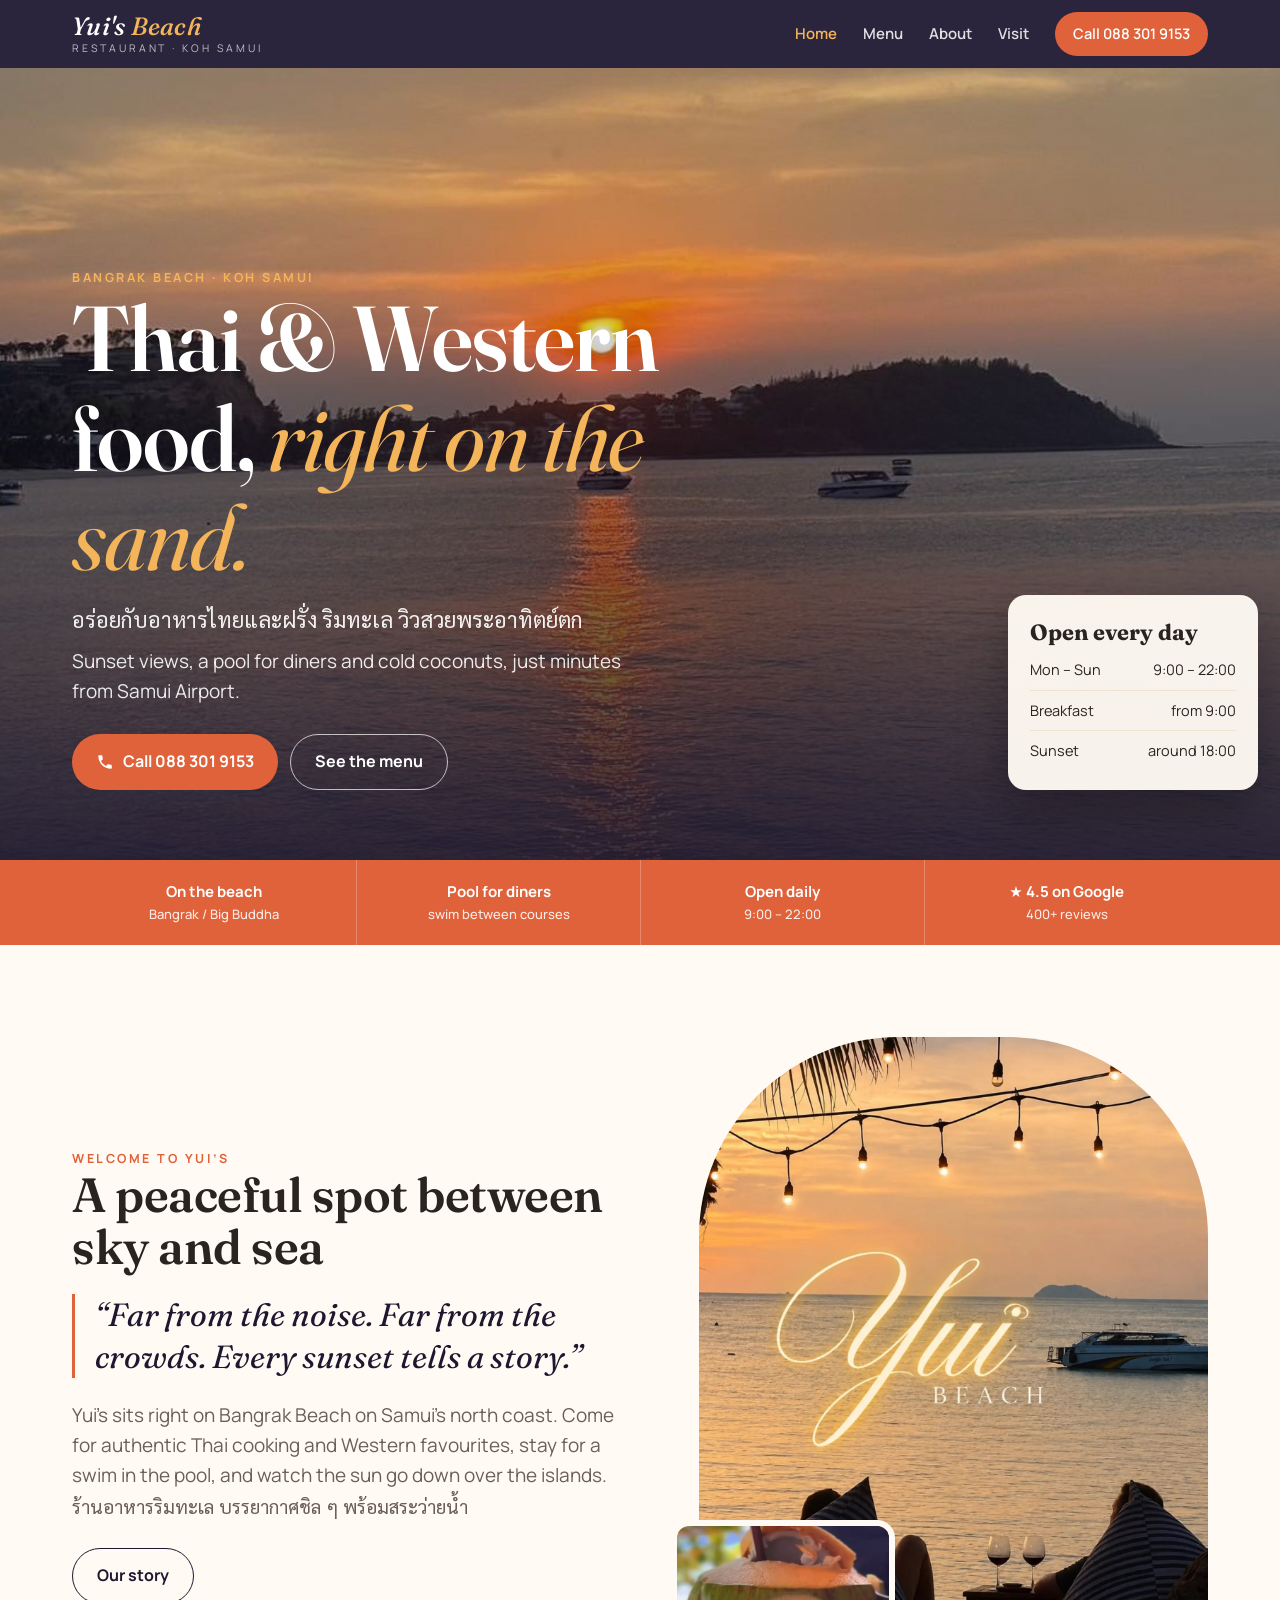
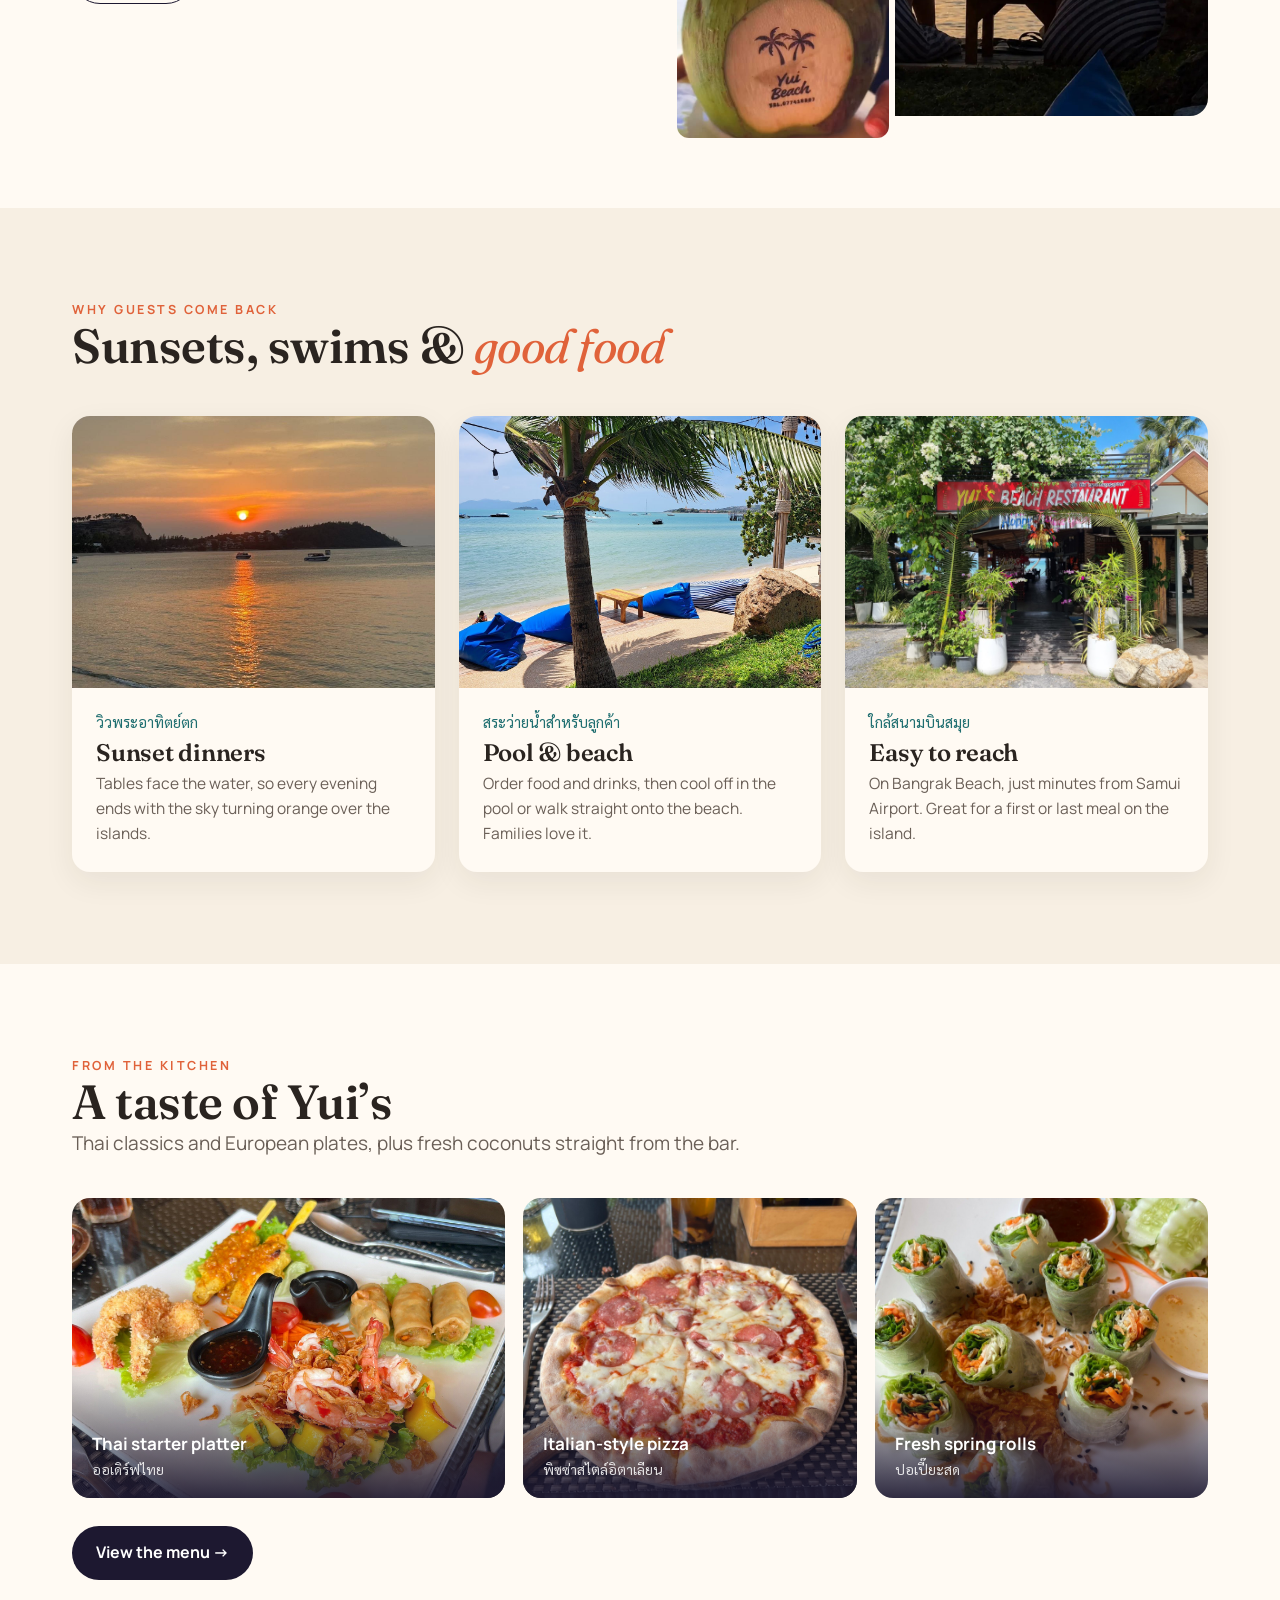
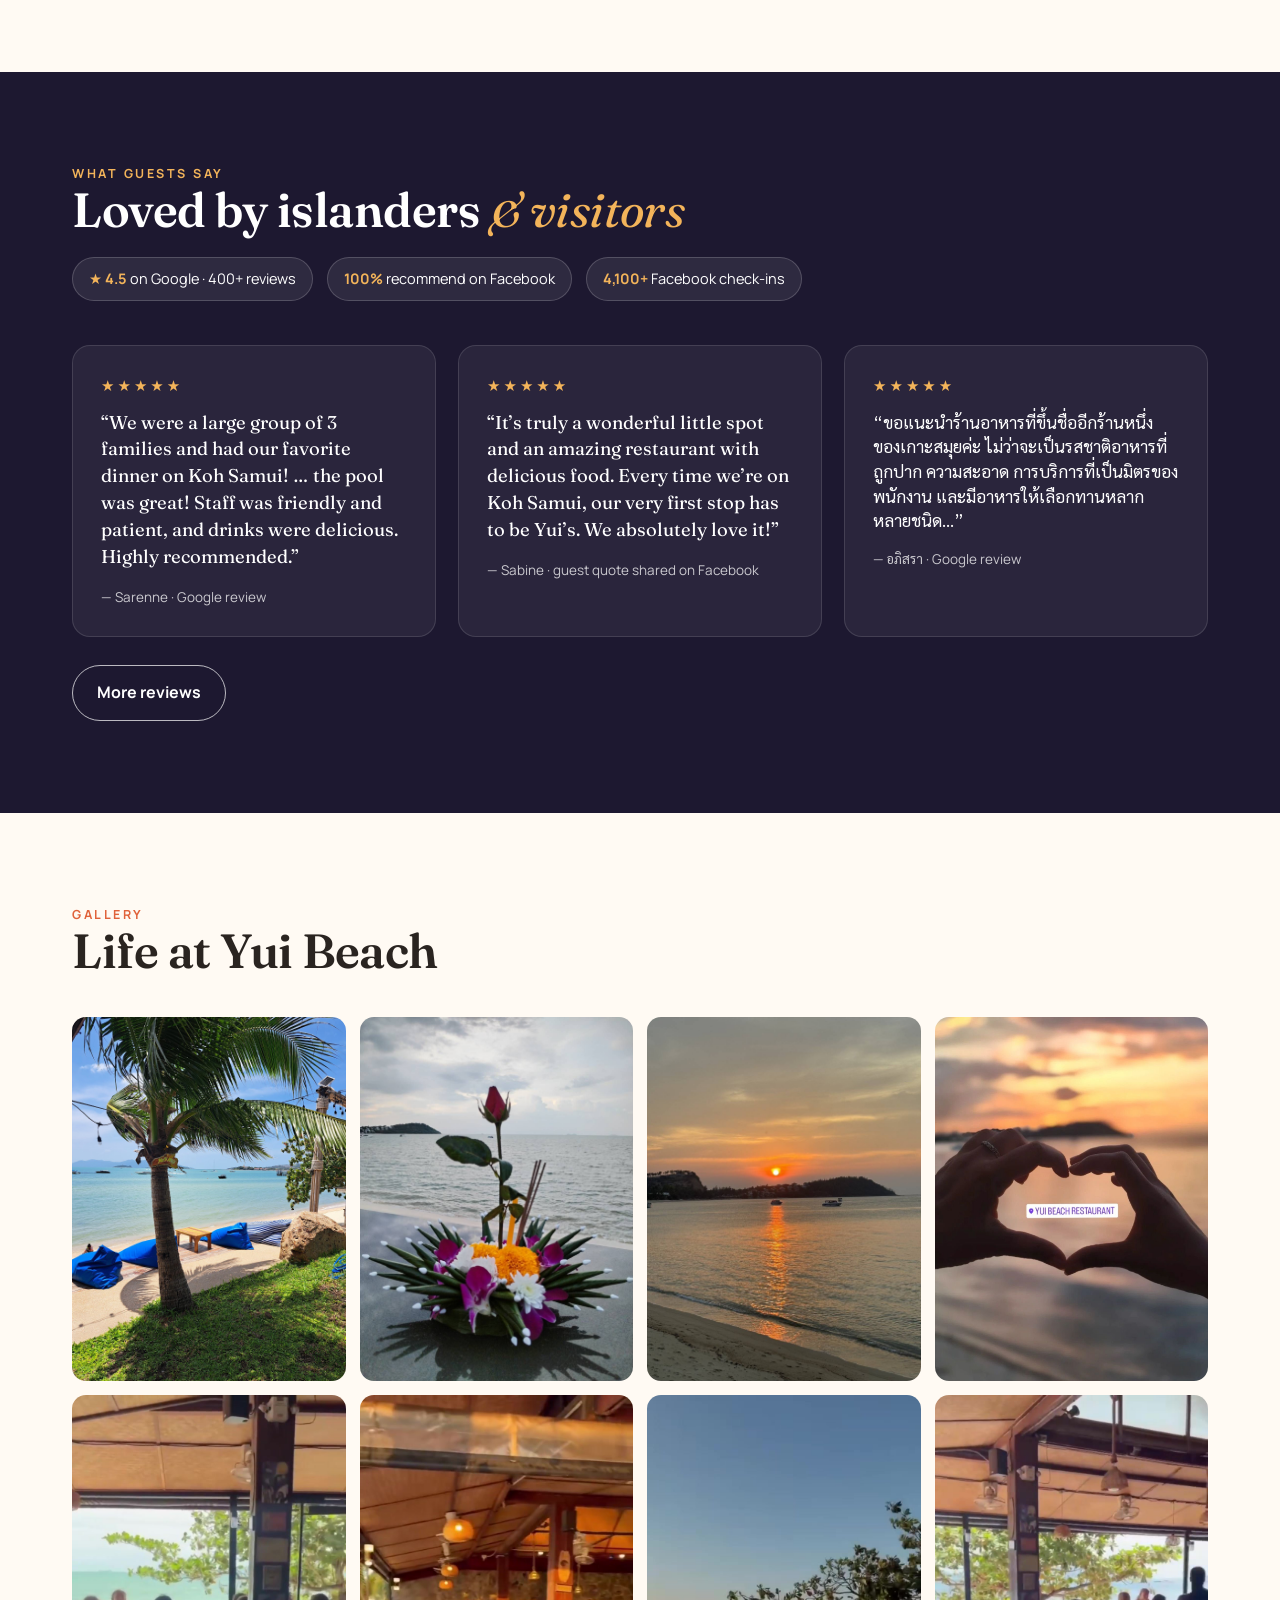
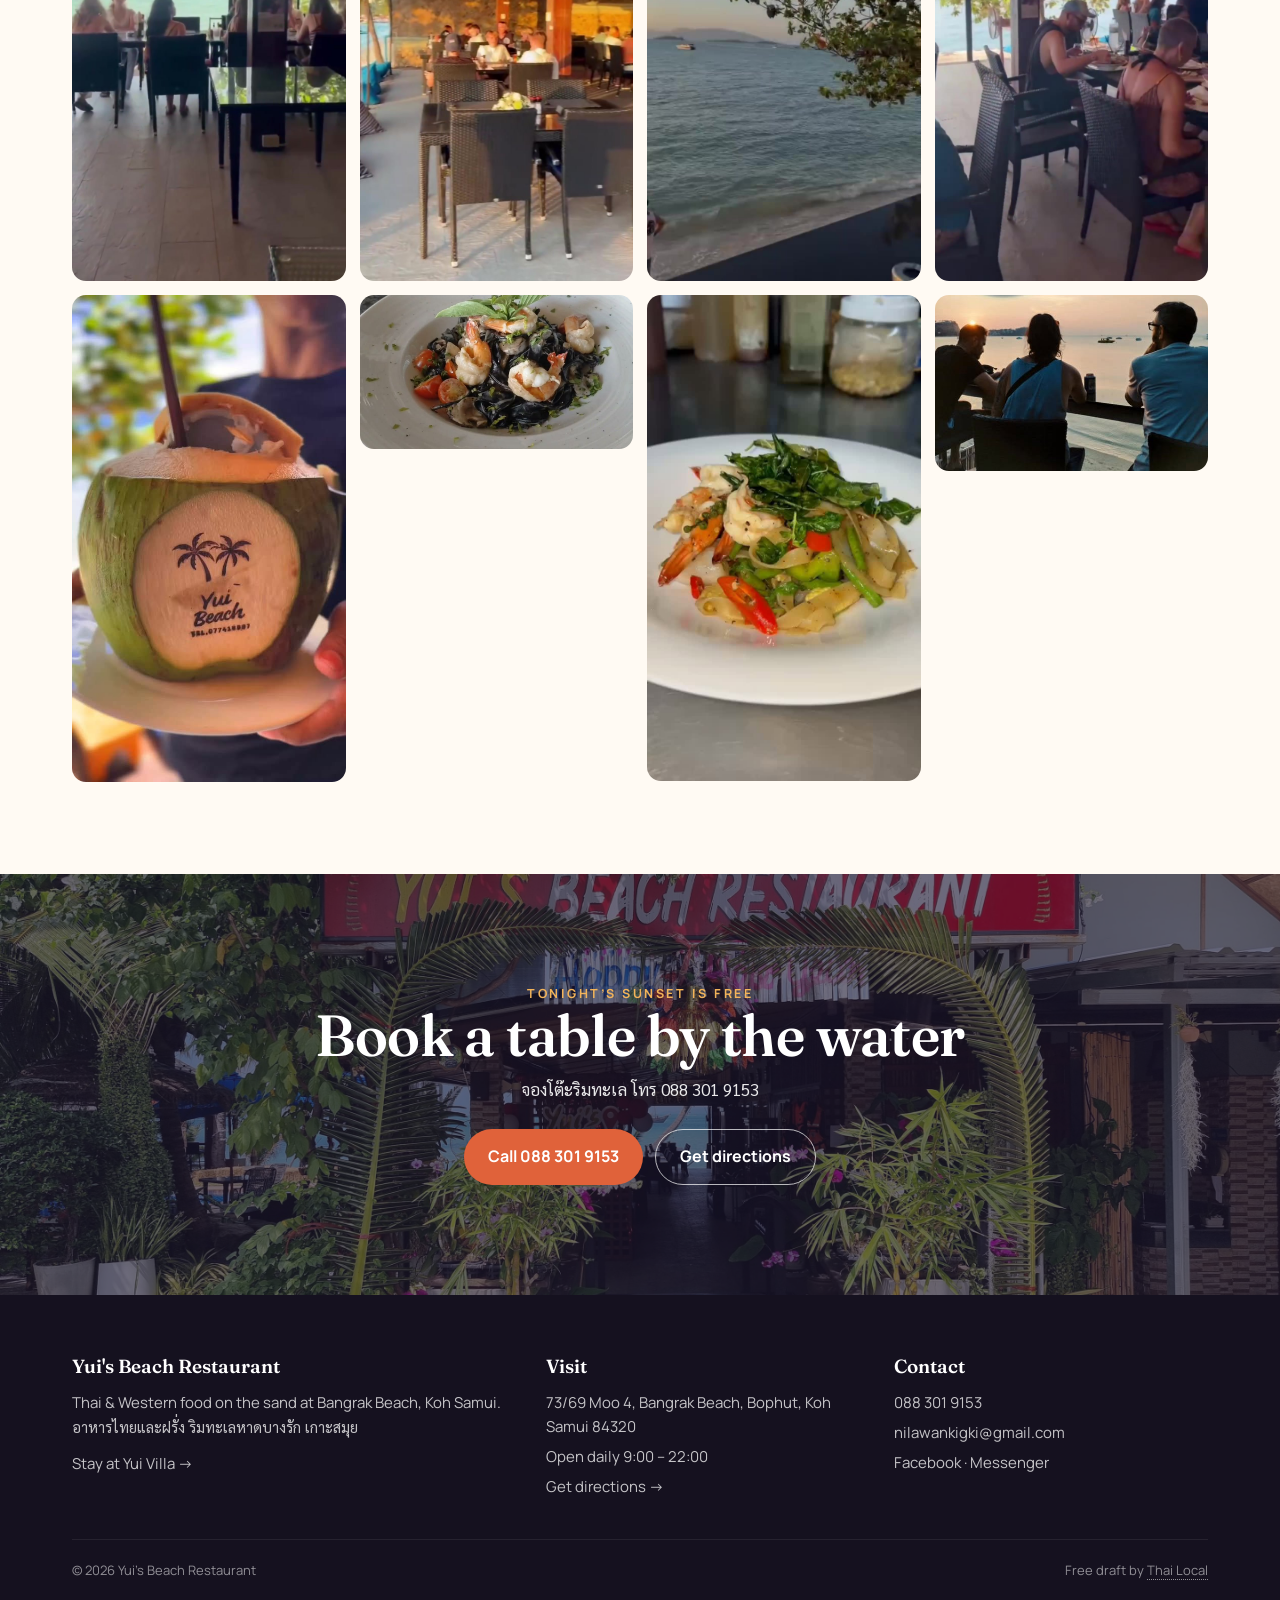
==== commit 121b373b: "Add 'Stay at Yui Villa' cross-link (footer + About)" ====
--- a/index.html
+++ b/index.html
@@ -94,7 +94,7 @@
 </div></section>
 <footer class="site"><div class="wrap">
 <div class="foot">
-<div><h4>Yui's Beach Restaurant</h4><p>Thai &amp; Western food on the sand at Bangrak Beach, Koh Samui.<br><span class="th">อาหารไทยและฝรั่ง ริมทะเลหาดบางรัก เกาะสมุย</span></p></div>
+<div><h4>Yui's Beach Restaurant</h4><p>Thai &amp; Western food on the sand at Bangrak Beach, Koh Samui.<br><span class="th">อาหารไทยและฝรั่ง ริมทะเลหาดบางรัก เกาะสมุย</span></p><p style="margin-top:12px"><a href="https://yuivillassamui.thailocal.online/">Stay at Yui Villa →</a></p></div>
 <div><h4>Visit</h4><ul><li>73/69 Moo 4, Bangrak Beach, Bophut, Koh Samui 84320</li><li>Open daily 9:00 – 22:00</li><li><a href="https://www.google.com/maps/dir/?api=1&destination=9.557736,100.054625" target="_blank" rel="noopener">Get directions →</a></li></ul></div>
 <div><h4>Contact</h4><ul><li><a href="tel:+66883019153">088 301 9153</a></li><li><a href="mailto:nilawankigki@gmail.com">nilawankigki@gmail.com</a></li><li><a href="https://www.facebook.com/Yuibeach" target="_blank" rel="noopener">Facebook</a> · <a href="https://m.me/Yuibeach" target="_blank" rel="noopener">Messenger</a></li></ul></div>
 </div>
